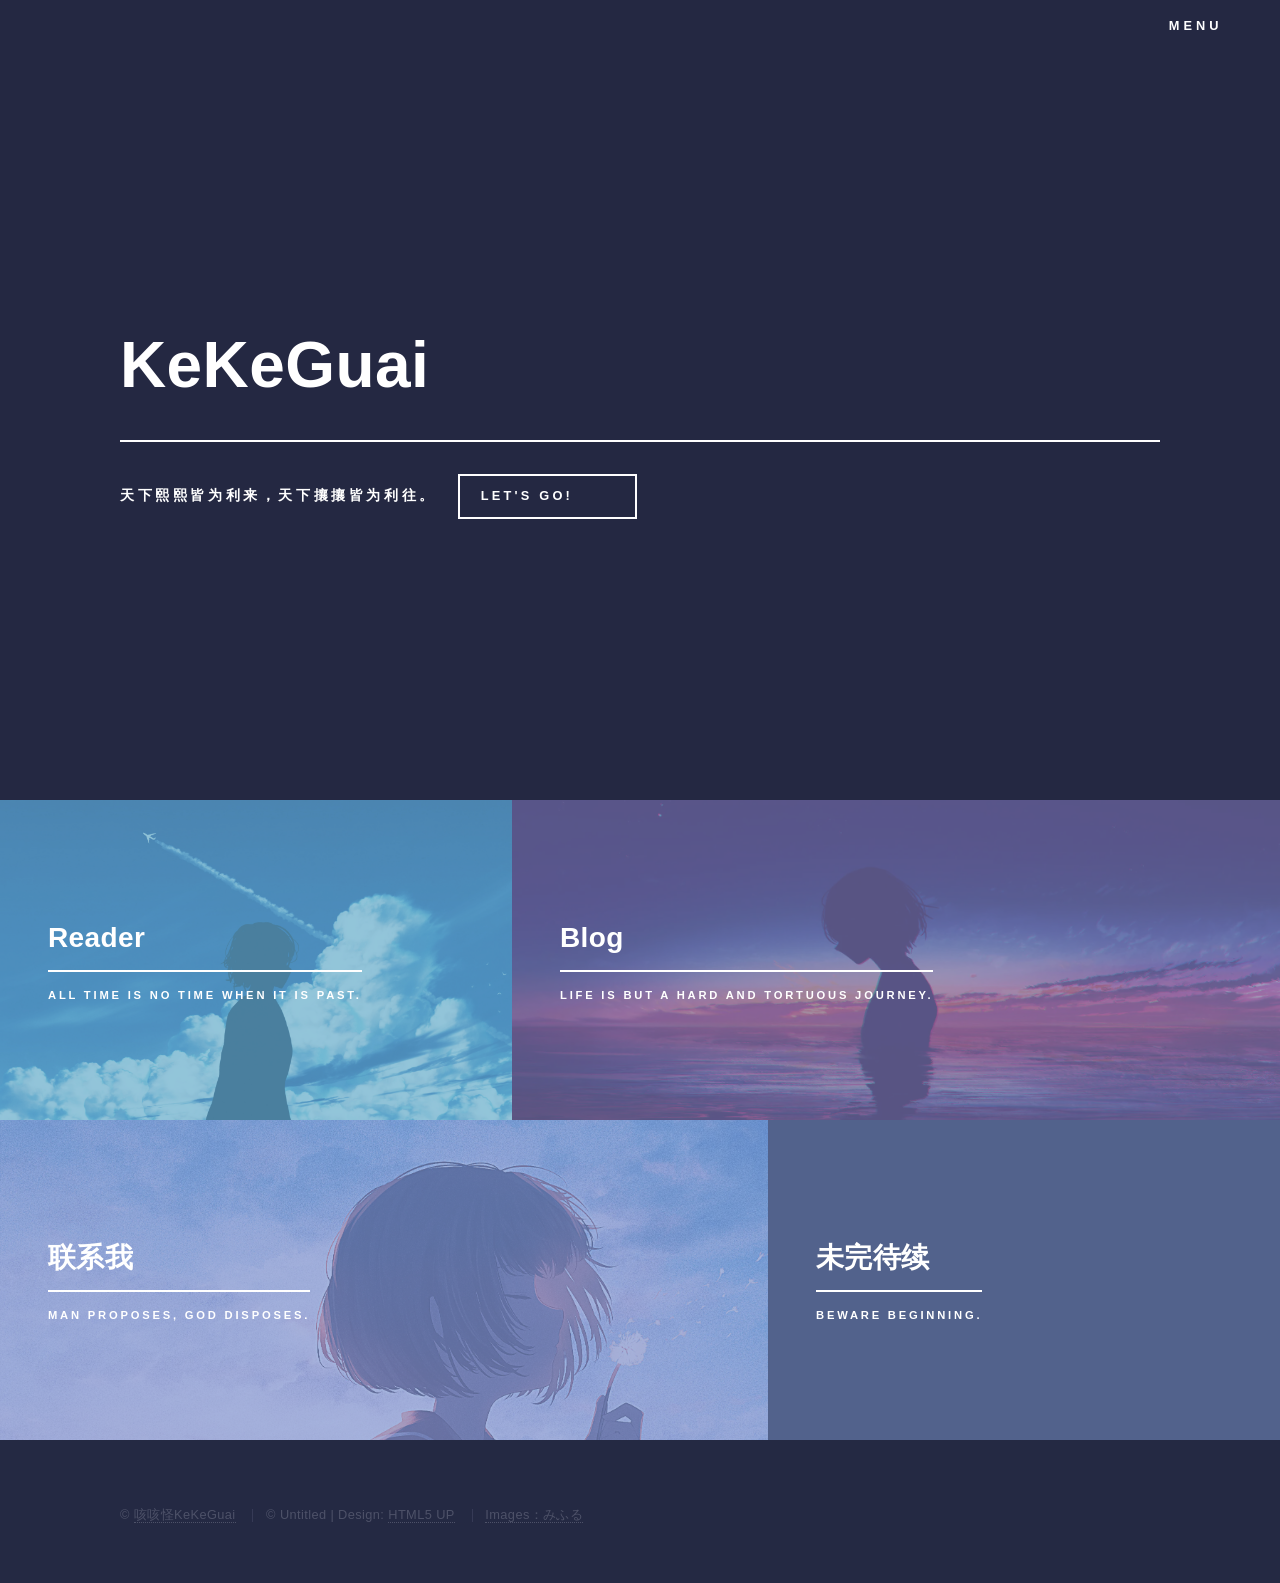
==== index.html @ 29103a83 "Update index.html" ====
<!DOCTYPE HTML>
<!--
	Forty by HTML5 UP
	html5up.net | @ajlkn
	Free for personal and commercial use under the CCA 3.0 license (html5up.net/license)
-->
<html>
	<head>
		<title>咳咳怪的主页</title>
		<meta charset="utf-8" />
		<meta name="viewport" content="width=device-width, initial-scale=1, user-scalable=no" />
		<link rel="stylesheet" href="assets/css/main.css" />
		<noscript><link rel="stylesheet" href="assets/css/noscript.css" /></noscript>
		<link rel="shortcut icon" href="./images/favicon.png">
		
	</head>
	<body class="is-preload">
		<!-- Wrapper -->
			<div id="wrapper">
			    <!-- Header -->
		<header id="header" class="alt">
			<nav>
				<a href="#menu">Menu</a>
			</nav>
		</header>
		<!-- Menu -->
		<nav id="menu">
			<ul class="links">
				<li><a href="index.html">首页</a></li>
				<li><a href="https://yorg.top/">Blog</a></li>
				<li><a href="https://unlock.007.al/">Unlock-Music</a></li>
				<li><a href="https://od.007.al/">Alist</a></li>
				<li><a href="https://zlib.007.al/">Book Searcher</a></li>
				<li><a href="https://yorg.top/about/">About ME</a></li>
			</ul>
		</nav>
				<!-- Banner -->
					<section id="banner" class="major">
						<div class="inner">
							<header class="major">
								<h1>KeKeGuai</h1>
							</header>
							<div class="content">
								<p>天下熙熙皆为利来，天下攘攘皆为利往。</p>
								<ul class="actions">
									<li><a href="#one" class="button next scrolly">LET'S GO!</a></li>
								</ul>
							</div>
						</div>
					</section>

				<!-- Main -->
					<div id="main">

						<!-- One -->
							<section id="one" class="tiles">
								<article>
									<span class="image">
										<img src="./images/bg_2.jpg" alt="" />
									</span>
									<header class="major">
										<h3><a href="https://333361.xyz/" class="link">Reader</a></h3>
										<p>All time is no time when it is past.</p>
									</header>
								</article>
								<article>
									<span class="image">
										<img src="./images/bg_3.jpg" alt="" />
									</span>
									<header class="major">
										<h3><a href="https://yorg.top/" class="link">Blog</a></h3>
										<p>Life is but a hard and tortuous journey.</p>
									</header>
								</article>
								<article>
									<span class="image">
										<img src="./images/bg_5.jpg" alt="" />
									</span>
									<header class="major">
										<h3><a href="mailto:admin@007.al" class="link">联系我</a></h3>
										<p>Man proposes, God disposes.</p>
									</header>
								</article>
								<article>
									<span class="image">
										<img src="./images/bg_3.png" alt="" />
									</span>
									<header class="major">
										<h3><a href="" class="link">未完待续</a></h3>
										<p>Beware beginning.</p>
									</header>
								</article>
							</section>

					</div>
				<!-- Footer -->
					<footer id="footer">
						<div class="inner">
							<ul class="copyright">
								<li>&copy; <a href="https://yorg.top/">咳咳怪KeKeGuai</a></li>
								<li>&copy; Untitled | Design: <a href="https://html5up.net">HTML5 UP</a></li>
								<li><a href="https://www.pixiv.net/users/488766/">Images：みふる</a></li>
							</ul>
						</div>
					</footer>

			</div>

		<!-- Scripts -->
			<script src="https://js.007.al/npm/jquery@3.6.0/dist/jquery.min.js"></script>
			<script src="assets/js/jquery.scrolly.min.js"></script>
        	<script src="assets/js/jquery.scrollex.min.js"></script>
	        <script src="assets/js/browser.min.js"></script>
	        <script src="assets/js/breakpoints.min.js"></script>
	        <script src="assets/js/util.js"></script>
	        <script src="assets/js/main.js"></script>

	</body>
</html>
---- assets/css/main.css ----
html,body,div,span,applet,object,iframe,h1,h2,h3,h4,h5,h6,p,blockquote,pre,a,abbr,acronym,address,big,cite,code,del,dfn,em,img,ins,kbd,q,s,samp,small,strike,strong,sub,sup,tt,var,b,u,i,center,dl,dt,dd,ol,ul,li,fieldset,form,label,legend,table,caption,tbody,tfoot,thead,tr,th,td,article,aside,canvas,details,embed,figure,figcaption,footer,header,hgroup,menu,nav,output,ruby,section,summary,time,mark,audio,video{margin:0;padding:0;border:0;font-size:100%;font:inherit;vertical-align:baseline}article,aside,details,figcaption,figure,footer,header,hgroup,menu,nav,section{display:block}body{line-height:1}ol,ul{list-style:none}blockquote,q{quotes:none}blockquote:before,blockquote:after,q:before,q:after{content:'';content:none}table{border-collapse:collapse;border-spacing:0}body{-webkit-text-size-adjust:none}mark{background-color:transparent;color:inherit}input::-moz-focus-inner{border:0;padding:0}input,select,textarea{-moz-appearance:none;-webkit-appearance:none;-ms-appearance:none;appearance:none}@-ms-viewport{width:device-width}body{-ms-overflow-style:scrollbar}@media screen and (max-width:480px){html,body{min-width:320px}}html{box-sizing:border-box}*,*:before,*:after{box-sizing:inherit}body{background:#242943}body.is-preload *,body.is-preload *:before,body.is-preload *:after{-moz-animation:none!important;-webkit-animation:none!important;-ms-animation:none!important;animation:none!important;-moz-transition:none!important;-webkit-transition:none!important;-ms-transition:none!important;transition:none!important}body,input,select,textarea{color:#fff;font-family:"Source Sans Pro",Helvetica,sans-serif;font-size:17pt;font-weight:300;letter-spacing:.025em;line-height:1.65}@media screen and (max-width:1680px){body,input,select,textarea{font-size:14pt}}@media screen and (max-width:1280px){body,input,select,textarea{font-size:12pt}}@media screen and (max-width:360px){body,input,select,textarea{font-size:11pt}}a{-moz-transition:color .2s ease-in-out,border-bottom-color .2s ease-in-out;-webkit-transition:color .2s ease-in-out,border-bottom-color .2s ease-in-out;-ms-transition:color .2s ease-in-out,border-bottom-color .2s ease-in-out;transition:color .2s ease-in-out,border-bottom-color .2s ease-in-out;border-bottom:dotted 1px;color:inherit;text-decoration:none}a:hover{border-bottom-color:transparent;color:#9bf1ff!important}a:active{color:#53e3fb!important}strong,b{color:#fff;font-weight:600}em,i{font-style:italic}p{margin:0 0 2em 0}h1,h2,h3,h4,h5,h6{color:#fff;font-weight:600;line-height:1.65;margin:0 0 1em 0}h1 a,h2 a,h3 a,h4 a,h5 a,h6 a{color:inherit;border-bottom:0}h1{font-size:2.5em}h2{font-size:1.75em}h3{font-size:1.35em}h4{font-size:1.1em}h5{font-size:.9em}h6{font-size:.7em}@media screen and (max-width:736px){h1{font-size:2em}h2{font-size:1.5em}h3{font-size:1.25em}}sub{font-size:.8em;position:relative;top:.5em}sup{font-size:.8em;position:relative;top:-0.5em}blockquote{border-left:solid 4px rgba(212,212,255,0.1);font-style:italic;margin:0 0 2em 0;padding:.5em 0 .5em 2em}code{background:rgba(212,212,255,0.035);font-family:"Courier New",monospace;font-size:.9em;margin:0 .25em;padding:.25em .65em}pre{-webkit-overflow-scrolling:touch;font-family:"Courier New",monospace;font-size:.9em;margin:0 0 2em 0}pre code{display:block;line-height:1.75;padding:1em 1.5em;overflow-x:auto}hr{border:0;border-bottom:solid 1px rgba(212,212,255,0.1);margin:2em 0}hr.major{margin:3em 0}.align-left{text-align:left}.align-center{text-align:center}.align-right{text-align:right}.row{display:flex;flex-wrap:wrap;box-sizing:border-box;align-items:stretch}.row>*{box-sizing:border-box}.row.gtr-uniform>*>:last-child{margin-bottom:0}.row.aln-left{justify-content:flex-start}.row.aln-center{justify-content:center}.row.aln-right{justify-content:flex-end}.row.aln-top{align-items:flex-start}.row.aln-middle{align-items:center}.row.aln-bottom{align-items:flex-end}.row>.imp{order:-1}.row>.col-1{width:8.33333%}.row>.off-1{margin-left:8.33333%}.row>.col-2{width:16.66667%}.row>.off-2{margin-left:16.66667%}.row>.col-3{width:25%}.row>.off-3{margin-left:25%}.row>.col-4{width:33.33333%}.row>.off-4{margin-left:33.33333%}.row>.col-5{width:41.66667%}.row>.off-5{margin-left:41.66667%}.row>.col-6{width:50%}.row>.off-6{margin-left:50%}.row>.col-7{width:58.33333%}.row>.off-7{margin-left:58.33333%}.row>.col-8{width:66.66667%}.row>.off-8{margin-left:66.66667%}.row>.col-9{width:75%}.row>.off-9{margin-left:75%}.row>.col-10{width:83.33333%}.row>.off-10{margin-left:83.33333%}.row>.col-11{width:91.66667%}.row>.off-11{margin-left:91.66667%}.row>.col-12{width:100%}.row>.off-12{margin-left:100%}.row.gtr-0{margin-top:0;margin-left:0}.row.gtr-0>*{padding:0}.row.gtr-0.gtr-uniform{margin-top:0}.row.gtr-0.gtr-uniform>*{padding-top:0}.row.gtr-25{margin-top:0;margin-left:-0.5em}.row.gtr-25>*{padding:0 0 0 .5em}.row.gtr-25.gtr-uniform{margin-top:-0.5em}
.row.gtr-25.gtr-uniform>*{padding-top:.5em}.row.gtr-50{margin-top:0;margin-left:-1em}.row.gtr-50>*{padding:0 0 0 1em}.row.gtr-50.gtr-uniform{margin-top:-1em}.row.gtr-50.gtr-uniform>*{padding-top:1em}.row{margin-top:0;margin-left:-2em}.row>*{padding:0 0 0 2em}.row.gtr-uniform{margin-top:-2em}.row.gtr-uniform>*{padding-top:2em}.row.gtr-150{margin-top:0;margin-left:-3em}.row.gtr-150>*{padding:0 0 0 3em}.row.gtr-150.gtr-uniform{margin-top:-3em}.row.gtr-150.gtr-uniform>*{padding-top:3em}.row.gtr-200{margin-top:0;margin-left:-4em}.row.gtr-200>*{padding:0 0 0 4em}.row.gtr-200.gtr-uniform{margin-top:-4em}.row.gtr-200.gtr-uniform>*{padding-top:4em}@media screen and (max-width:1680px){.row{display:flex;flex-wrap:wrap;box-sizing:border-box;align-items:stretch}.row>*{box-sizing:border-box}.row.gtr-uniform>*>:last-child{margin-bottom:0}.row.aln-left{justify-content:flex-start}.row.aln-center{justify-content:center}.row.aln-right{justify-content:flex-end}.row.aln-top{align-items:flex-start}.row.aln-middle{align-items:center}.row.aln-bottom{align-items:flex-end}.row>.imp-xlarge{order:-1}.row>.col-1-xlarge{width:8.33333%}.row>.off-1-xlarge{margin-left:8.33333%}.row>.col-2-xlarge{width:16.66667%}.row>.off-2-xlarge{margin-left:16.66667%}.row>.col-3-xlarge{width:25%}.row>.off-3-xlarge{margin-left:25%}.row>.col-4-xlarge{width:33.33333%}.row>.off-4-xlarge{margin-left:33.33333%}.row>.col-5-xlarge{width:41.66667%}.row>.off-5-xlarge{margin-left:41.66667%}.row>.col-6-xlarge{width:50%}.row>.off-6-xlarge{margin-left:50%}.row>.col-7-xlarge{width:58.33333%}.row>.off-7-xlarge{margin-left:58.33333%}.row>.col-8-xlarge{width:66.66667%}.row>.off-8-xlarge{margin-left:66.66667%}.row>.col-9-xlarge{width:75%}.row>.off-9-xlarge{margin-left:75%}.row>.col-10-xlarge{width:83.33333%}.row>.off-10-xlarge{margin-left:83.33333%}.row>.col-11-xlarge{width:91.66667%}.row>.off-11-xlarge{margin-left:91.66667%}.row>.col-12-xlarge{width:100%}.row>.off-12-xlarge{margin-left:100%}.row.gtr-0{margin-top:0;margin-left:0}.row.gtr-0>*{padding:0}.row.gtr-0.gtr-uniform{margin-top:0}.row.gtr-0.gtr-uniform>*{padding-top:0}.row.gtr-25{margin-top:0;margin-left:-0.5em}.row.gtr-25>*{padding:0 0 0 .5em}.row.gtr-25.gtr-uniform{margin-top:-0.5em}.row.gtr-25.gtr-uniform>*{padding-top:.5em}.row.gtr-50{margin-top:0;margin-left:-1em}.row.gtr-50>*{padding:0 0 0 1em}.row.gtr-50.gtr-uniform{margin-top:-1em}.row.gtr-50.gtr-uniform>*{padding-top:1em}.row{margin-top:0;margin-left:-2em}.row>*{padding:0 0 0 2em}.row.gtr-uniform{margin-top:-2em}.row.gtr-uniform>*{padding-top:2em}.row.gtr-150{margin-top:0;margin-left:-3em}.row.gtr-150>*{padding:0 0 0 3em}.row.gtr-150.gtr-uniform{margin-top:-3em}.row.gtr-150.gtr-uniform>*{padding-top:3em}.row.gtr-200{margin-top:0;margin-left:-4em}.row.gtr-200>*{padding:0 0 0 4em}.row.gtr-200.gtr-uniform{margin-top:-4em}.row.gtr-200.gtr-uniform>*{padding-top:4em}}@media screen and (max-width:1280px){.row{display:flex;flex-wrap:wrap;box-sizing:border-box;align-items:stretch}.row>*{box-sizing:border-box}.row.gtr-uniform>*>:last-child{margin-bottom:0}.row.aln-left{justify-content:flex-start}.row.aln-center{justify-content:center}.row.aln-right{justify-content:flex-end}.row.aln-top{align-items:flex-start}.row.aln-middle{align-items:center}.row.aln-bottom{align-items:flex-end}.row>.imp-large{order:-1}.row>.col-1-large{width:8.33333%}.row>.off-1-large{margin-left:8.33333%}.row>.col-2-large{width:16.66667%}.row>.off-2-large{margin-left:16.66667%}.row>.col-3-large{width:25%}.row>.off-3-large{margin-left:25%}.row>.col-4-large{width:33.33333%}.row>.off-4-large{margin-left:33.33333%}.row>.col-5-large{width:41.66667%}.row>.off-5-large{margin-left:41.66667%}.row>.col-6-large{width:50%}.row>.off-6-large{margin-left:50%}.row>.col-7-large{width:58.33333%}.row>.off-7-large{margin-left:58.33333%}.row>.col-8-large{width:66.66667%}.row>.off-8-large{margin-left:66.66667%}.row>.col-9-large{width:75%}.row>.off-9-large{margin-left:75%}.row>.col-10-large{width:83.33333%}.row>.off-10-large{margin-left:83.33333%}.row>.col-11-large{width:91.66667%}.row>.off-11-large{margin-left:91.66667%}.row>.col-12-large{width:100%}.row>.off-12-large{margin-left:100%}.row.gtr-0{margin-top:0;margin-left:0}.row.gtr-0>*{padding:0}.row.gtr-0.gtr-uniform{margin-top:0}.row.gtr-0.gtr-uniform>*{padding-top:0}.row.gtr-25{margin-top:0;margin-left:-0.375em}.row.gtr-25>*{padding:0 0 0 .375em}.row.gtr-25.gtr-uniform{margin-top:-0.375em}.row.gtr-25.gtr-uniform>*{padding-top:.375em}.row.gtr-50{margin-top:0;margin-left:-0.75em}.row.gtr-50>*{padding:0 0 0 .75em}.row.gtr-50.gtr-uniform{margin-top:-0.75em}.row.gtr-50.gtr-uniform>*{padding-top:.75em}.row{margin-top:0;margin-left:-1.5em}.row>*{padding:0 0 0 1.5em}.row.gtr-uniform{margin-top:-1.5em}.row.gtr-uniform>*{padding-top:1.5em}.row.gtr-150{margin-top:0;margin-left:-2.25em}.row.gtr-150>*{padding:0 0 0 2.25em}.row.gtr-150.gtr-uniform{margin-top:-2.25em}.row.gtr-150.gtr-uniform>*{padding-top:2.25em}.row.gtr-200{margin-top:0;margin-left:-3em}.row.gtr-200>*{padding:0 0 0 3em}
.row.gtr-200.gtr-uniform{margin-top:-3em}.row.gtr-200.gtr-uniform>*{padding-top:3em}}@media screen and (max-width:980px){.row{display:flex;flex-wrap:wrap;box-sizing:border-box;align-items:stretch}.row>*{box-sizing:border-box}.row.gtr-uniform>*>:last-child{margin-bottom:0}.row.aln-left{justify-content:flex-start}.row.aln-center{justify-content:center}.row.aln-right{justify-content:flex-end}.row.aln-top{align-items:flex-start}.row.aln-middle{align-items:center}.row.aln-bottom{align-items:flex-end}.row>.imp-medium{order:-1}.row>.col-1-medium{width:8.33333%}.row>.off-1-medium{margin-left:8.33333%}.row>.col-2-medium{width:16.66667%}.row>.off-2-medium{margin-left:16.66667%}.row>.col-3-medium{width:25%}.row>.off-3-medium{margin-left:25%}.row>.col-4-medium{width:33.33333%}.row>.off-4-medium{margin-left:33.33333%}.row>.col-5-medium{width:41.66667%}.row>.off-5-medium{margin-left:41.66667%}.row>.col-6-medium{width:50%}.row>.off-6-medium{margin-left:50%}.row>.col-7-medium{width:58.33333%}.row>.off-7-medium{margin-left:58.33333%}.row>.col-8-medium{width:66.66667%}.row>.off-8-medium{margin-left:66.66667%}.row>.col-9-medium{width:75%}.row>.off-9-medium{margin-left:75%}.row>.col-10-medium{width:83.33333%}.row>.off-10-medium{margin-left:83.33333%}.row>.col-11-medium{width:91.66667%}.row>.off-11-medium{margin-left:91.66667%}.row>.col-12-medium{width:100%}.row>.off-12-medium{margin-left:100%}.row.gtr-0{margin-top:0;margin-left:0}.row.gtr-0>*{padding:0}.row.gtr-0.gtr-uniform{margin-top:0}.row.gtr-0.gtr-uniform>*{padding-top:0}.row.gtr-25{margin-top:0;margin-left:-0.375em}.row.gtr-25>*{padding:0 0 0 .375em}.row.gtr-25.gtr-uniform{margin-top:-0.375em}.row.gtr-25.gtr-uniform>*{padding-top:.375em}.row.gtr-50{margin-top:0;margin-left:-0.75em}.row.gtr-50>*{padding:0 0 0 .75em}.row.gtr-50.gtr-uniform{margin-top:-0.75em}.row.gtr-50.gtr-uniform>*{padding-top:.75em}.row{margin-top:0;margin-left:-1.5em}.row>*{padding:0 0 0 1.5em}.row.gtr-uniform{margin-top:-1.5em}.row.gtr-uniform>*{padding-top:1.5em}.row.gtr-150{margin-top:0;margin-left:-2.25em}.row.gtr-150>*{padding:0 0 0 2.25em}.row.gtr-150.gtr-uniform{margin-top:-2.25em}.row.gtr-150.gtr-uniform>*{padding-top:2.25em}.row.gtr-200{margin-top:0;margin-left:-3em}.row.gtr-200>*{padding:0 0 0 3em}.row.gtr-200.gtr-uniform{margin-top:-3em}.row.gtr-200.gtr-uniform>*{padding-top:3em}}@media screen and (max-width:736px){.row{display:flex;flex-wrap:wrap;box-sizing:border-box;align-items:stretch}.row>*{box-sizing:border-box}.row.gtr-uniform>*>:last-child{margin-bottom:0}.row.aln-left{justify-content:flex-start}.row.aln-center{justify-content:center}.row.aln-right{justify-content:flex-end}.row.aln-top{align-items:flex-start}.row.aln-middle{align-items:center}.row.aln-bottom{align-items:flex-end}.row>.imp-small{order:-1}.row>.col-1-small{width:8.33333%}.row>.off-1-small{margin-left:8.33333%}.row>.col-2-small{width:16.66667%}.row>.off-2-small{margin-left:16.66667%}.row>.col-3-small{width:25%}.row>.off-3-small{margin-left:25%}.row>.col-4-small{width:33.33333%}.row>.off-4-small{margin-left:33.33333%}.row>.col-5-small{width:41.66667%}.row>.off-5-small{margin-left:41.66667%}.row>.col-6-small{width:50%}.row>.off-6-small{margin-left:50%}.row>.col-7-small{width:58.33333%}.row>.off-7-small{margin-left:58.33333%}.row>.col-8-small{width:66.66667%}.row>.off-8-small{margin-left:66.66667%}.row>.col-9-small{width:75%}.row>.off-9-small{margin-left:75%}.row>.col-10-small{width:83.33333%}.row>.off-10-small{margin-left:83.33333%}.row>.col-11-small{width:91.66667%}.row>.off-11-small{margin-left:91.66667%}.row>.col-12-small{width:100%}.row>.off-12-small{margin-left:100%}.row.gtr-0{margin-top:0;margin-left:0}.row.gtr-0>*{padding:0}.row.gtr-0.gtr-uniform{margin-top:0}.row.gtr-0.gtr-uniform>*{padding-top:0}.row.gtr-25{margin-top:0;margin-left:-0.3125em}.row.gtr-25>*{padding:0 0 0 .3125em}.row.gtr-25.gtr-uniform{margin-top:-0.3125em}.row.gtr-25.gtr-uniform>*{padding-top:.3125em}.row.gtr-50{margin-top:0;margin-left:-0.625em}.row.gtr-50>*{padding:0 0 0 .625em}.row.gtr-50.gtr-uniform{margin-top:-0.625em}.row.gtr-50.gtr-uniform>*{padding-top:.625em}.row{margin-top:0;margin-left:-1.25em}.row>*{padding:0 0 0 1.25em}.row.gtr-uniform{margin-top:-1.25em}.row.gtr-uniform>*{padding-top:1.25em}.row.gtr-150{margin-top:0;margin-left:-1.875em}.row.gtr-150>*{padding:0 0 0 1.875em}.row.gtr-150.gtr-uniform{margin-top:-1.875em}.row.gtr-150.gtr-uniform>*{padding-top:1.875em}.row.gtr-200{margin-top:0;margin-left:-2.5em}.row.gtr-200>*{padding:0 0 0 2.5em}.row.gtr-200.gtr-uniform{margin-top:-2.5em}.row.gtr-200.gtr-uniform>*{padding-top:2.5em}}@media screen and (max-width:480px){.row{display:flex;flex-wrap:wrap;box-sizing:border-box;align-items:stretch}.row>*{box-sizing:border-box}.row.gtr-uniform>*>:last-child{margin-bottom:0}.row.aln-left{justify-content:flex-start}.row.aln-center{justify-content:center}.row.aln-right{justify-content:flex-end}.row.aln-top{align-items:flex-start}.row.aln-middle{align-items:center}.row.aln-bottom{align-items:flex-end}
.row>.imp-xsmall{order:-1}.row>.col-1-xsmall{width:8.33333%}.row>.off-1-xsmall{margin-left:8.33333%}.row>.col-2-xsmall{width:16.66667%}.row>.off-2-xsmall{margin-left:16.66667%}.row>.col-3-xsmall{width:25%}.row>.off-3-xsmall{margin-left:25%}.row>.col-4-xsmall{width:33.33333%}.row>.off-4-xsmall{margin-left:33.33333%}.row>.col-5-xsmall{width:41.66667%}.row>.off-5-xsmall{margin-left:41.66667%}.row>.col-6-xsmall{width:50%}.row>.off-6-xsmall{margin-left:50%}.row>.col-7-xsmall{width:58.33333%}.row>.off-7-xsmall{margin-left:58.33333%}.row>.col-8-xsmall{width:66.66667%}.row>.off-8-xsmall{margin-left:66.66667%}.row>.col-9-xsmall{width:75%}.row>.off-9-xsmall{margin-left:75%}.row>.col-10-xsmall{width:83.33333%}.row>.off-10-xsmall{margin-left:83.33333%}.row>.col-11-xsmall{width:91.66667%}.row>.off-11-xsmall{margin-left:91.66667%}.row>.col-12-xsmall{width:100%}.row>.off-12-xsmall{margin-left:100%}.row.gtr-0{margin-top:0;margin-left:0}.row.gtr-0>*{padding:0}.row.gtr-0.gtr-uniform{margin-top:0}.row.gtr-0.gtr-uniform>*{padding-top:0}.row.gtr-25{margin-top:0;margin-left:-0.3125em}.row.gtr-25>*{padding:0 0 0 .3125em}.row.gtr-25.gtr-uniform{margin-top:-0.3125em}.row.gtr-25.gtr-uniform>*{padding-top:.3125em}.row.gtr-50{margin-top:0;margin-left:-0.625em}.row.gtr-50>*{padding:0 0 0 .625em}.row.gtr-50.gtr-uniform{margin-top:-0.625em}.row.gtr-50.gtr-uniform>*{padding-top:.625em}.row{margin-top:0;margin-left:-1.25em}.row>*{padding:0 0 0 1.25em}.row.gtr-uniform{margin-top:-1.25em}.row.gtr-uniform>*{padding-top:1.25em}.row.gtr-150{margin-top:0;margin-left:-1.875em}.row.gtr-150>*{padding:0 0 0 1.875em}.row.gtr-150.gtr-uniform{margin-top:-1.875em}.row.gtr-150.gtr-uniform>*{padding-top:1.875em}.row.gtr-200{margin-top:0;margin-left:-2.5em}.row.gtr-200>*{padding:0 0 0 2.5em}.row.gtr-200.gtr-uniform{margin-top:-2.5em}.row.gtr-200.gtr-uniform>*{padding-top:2.5em}}section.special,article.special{text-align:center}header.major{width:-moz-max-content;width:-webkit-max-content;width:-ms-max-content;width:max-content;margin-bottom:2em}header.major>:first-child{margin-bottom:0;width:calc(100%+0.5em)}header.major>:first-child:after{content:'';background-color:#fff;display:block;height:2px;margin:.325em 0 .5em 0;width:100%}header.major>p{font-size:.7em;font-weight:600;letter-spacing:.25em;margin-bottom:0;text-transform:uppercase}body.is-ie header.major>:first-child:after{max-width:9em}body.is-ie header.major>h1:after{max-width:100%!important}@media screen and (max-width:736px){header.major>p br{display:none}}form{margin:0 0 2em 0}form>:last-child{margin-bottom:0}form>.fields{display:-moz-flex;display:-webkit-flex;display:-ms-flex;display:flex;-moz-flex-wrap:wrap;-webkit-flex-wrap:wrap;-ms-flex-wrap:wrap;flex-wrap:wrap;width:calc(100%+3em);margin:-1.5em 0 2em -1.5em}form>.fields>.field{-moz-flex-grow:0;-webkit-flex-grow:0;-ms-flex-grow:0;flex-grow:0;-moz-flex-shrink:0;-webkit-flex-shrink:0;-ms-flex-shrink:0;flex-shrink:0;padding:1.5em 0 0 1.5em;width:calc(100% - 1.5em)}form>.fields>.field.half{width:calc(50% - .75em)}form>.fields>.field.third{width:calc(100%/3 - .5em)}form>.fields>.field.quarter{width:calc(25% - .375em)}@media screen and (max-width:480px){form>.fields{width:calc(100%+3em);margin:-1.5em 0 2em -1.5em}form>.fields>.field{padding:1.5em 0 0 1.5em;width:calc(100% - 1.5em)}form>.fields>.field.half{width:calc(100% - 1.5em)}form>.fields>.field.third{width:calc(100% - 1.5em)}form>.fields>.field.quarter{width:calc(100% - 1.5em)}}label{color:#fff;display:block;font-size:.8em;font-weight:600;letter-spacing:.25em;margin:0 0 1em 0;text-transform:uppercase}input[type="text"],input[type="password"],input[type="email"],input[type="tel"],input[type="search"],input[type="url"],select,textarea{-moz-appearance:none;-webkit-appearance:none;-ms-appearance:none;appearance:none;background:rgba(212,212,255,0.035);border:0;border-radius:0;color:inherit;display:block;outline:0;padding:0 1em;text-decoration:none;width:100%}input[type="text"]:invalid,input[type="password"]:invalid,input[type="email"]:invalid,input[type="tel"]:invalid,input[type="search"]:invalid,input[type="url"]:invalid,select:invalid,textarea:invalid{box-shadow:none}input[type="text"]:focus,input[type="password"]:focus,input[type="email"]:focus,input[type="tel"]:focus,input[type="search"]:focus,input[type="url"]:focus,select:focus,textarea:focus{border-color:#9bf1ff;box-shadow:0 0 0 2px #9bf1ff}select{background-image:url("data:image/svg+xml;charset=utf8,%3Csvgxmlns='http://www.w3.org/2000/svg'width='40'height='40'preserveAspectRatio='none'viewBox='004040'%3E%3Cpathd='M9.4,12.3l10.4,10.4l10.4-10.4c0.2-0.2,0.5-0.4,0.9-0.4c0.3,0,0.6,0.1,0.9,0.4l3.3,3.3c0.2,0.2,0.4,0.5,0.4,0.9c0,0.4-0.1,0.6-0.4,0.9L20.7,31.9c-0.2,0.2-0.5,0.4-0.9,0.4c-0.3,0-0.6-0.1-0.9-0.4L4.3,17.3c-0.2-0.2-0.4-0.5-0.4-0.9c0-0.4,0.1-0.6,0.4-0.9l3.3-3.3c0.2-0.2,0.5-0.4,0.9-0.4S9.1,12.1,9.4,12.3z'fill='rgba(212,212,255,0.1)'/%3E%3C/svg%3E");background-size:1.25rem;background-repeat:no-repeat;background-position:calc(100% - 1rem) center;height:2.75em;padding-right:2.75em;text-overflow:ellipsis}
select option{color:#fff;background:#242943}select:focus::-ms-value{background-color:transparent}select::-ms-expand{display:none}input[type="text"],input[type="password"],input[type="email"],input[type="tel"],input[type="search"],input[type="url"],select{height:2.75em}textarea{padding:.75em 1em}input[type="checkbox"],input[type="radio"]{-moz-appearance:none;-webkit-appearance:none;-ms-appearance:none;appearance:none;display:block;float:left;margin-right:-2em;opacity:0;width:1em;z-index:-1}input[type="checkbox"]+label,input[type="radio"]+label{text-decoration:none;color:#fff;cursor:pointer;display:inline-block;font-weight:300;padding-left:2.65em;padding-right:.75em;position:relative}input[type="checkbox"]+label:before,input[type="radio"]+label:before{-moz-osx-font-smoothing:grayscale;-webkit-font-smoothing:antialiased;display:inline-block;font-style:normal;font-variant:normal;text-rendering:auto;line-height:1;text-transform:none!important;font-family:'Font Awesome 5 Free';font-weight:900}input[type="checkbox"]+label:before,input[type="radio"]+label:before{background:rgba(212,212,255,0.035);content:'';display:inline-block;font-size:.8em;height:2.0625em;left:0;letter-spacing:0;line-height:2.0625em;position:absolute;text-align:center;top:0;width:2.0625em}input[type="checkbox"]:checked+label:before,input[type="radio"]:checked+label:before{background:#fff;border-color:#9bf1ff;content:'\f00c';color:#242943}input[type="checkbox"]:focus+label:before,input[type="radio"]:focus+label:before{box-shadow:0 0 0 2px #9bf1ff}input[type="radio"]+label:before{border-radius:100%}::-webkit-input-placeholder{color:rgba(244,244,255,0.2)!important;opacity:1.0}:-moz-placeholder{color:rgba(244,244,255,0.2)!important;opacity:1.0}::-moz-placeholder{color:rgba(244,244,255,0.2)!important;opacity:1.0}:-ms-input-placeholder{color:rgba(244,244,255,0.2)!important;opacity:1.0}.box{border:solid 1px rgba(212,212,255,0.1);margin-bottom:2em;padding:1.5em}.box>:last-child,.box>:last-child>:last-child,.box>:last-child>:last-child>:last-child{margin-bottom:0}.box.alt{border:0;border-radius:0;padding:0}.icon{text-decoration:none;border-bottom:0;position:relative}.icon:before{-moz-osx-font-smoothing:grayscale;-webkit-font-smoothing:antialiased;display:inline-block;font-style:normal;font-variant:normal;text-rendering:auto;line-height:1;text-transform:none!important;font-family:'Font Awesome 5 Free';font-weight:400}.icon>.label{display:none}.icon:before{line-height:inherit}.icon.solid:before{font-weight:900}.icon.brands:before{font-family:'Font Awesome 5 Brands'}.icon.alt:before{background-color:#fff;border-radius:100%;color:#242943;display:inline-block;height:2em;line-height:2em;text-align:center;width:2em}a.icon.alt:before{-moz-transition:background-color .2s ease-in-out;-webkit-transition:background-color .2s ease-in-out;-ms-transition:background-color .2s ease-in-out;transition:background-color .2s ease-in-out}a.icon.alt:hover:before{background-color:#6fc3df}a.icon.alt:active:before{background-color:#37a6cb}.image{border:0;display:inline-block;position:relative}.image img{display:block}.image.left,.image.right{max-width:30%}.image.left img,.image.right img{width:100%}.image.left{float:left;margin:0 1.5em 1.25em 0;top:.25em}.image.right{float:right;margin:0 0 1.25em 1.5em;top:.25em}.image.fit{display:block;margin:0 0 2em 0;width:100%}.image.fit img{width:100%}.image.main{display:block;margin:2.5em 0;width:100%}.image.main img{width:100%}@media screen and (max-width:736px){.image.main{margin:1.5em 0}}ol{list-style:decimal;margin:0 0 2em 0;padding-left:1.25em}ol li{padding-left:.25em}ul{list-style:disc;margin:0 0 2em 0;padding-left:1em}ul li{padding-left:.5em}ul.alt{list-style:none;padding-left:0}ul.alt li{border-top:solid 1px rgba(212,212,255,0.1);padding:.5em 0}ul.alt li:first-child{border-top:0;padding-top:0}dl{margin:0 0 2em 0}dl dt{display:block;font-weight:600;margin:0 0 1em 0}dl dd{margin-left:2em}ul.actions{display:-moz-flex;display:-webkit-flex;display:-ms-flex;display:flex;cursor:default;list-style:none;margin-left:-1em;padding-left:0}ul.actions li{padding:0 0 0 1em;vertical-align:middle}ul.actions.special{-moz-justify-content:center;-webkit-justify-content:center;-ms-justify-content:center;justify-content:center;width:100%;margin-left:0}ul.actions.special li:first-child{padding-left:0}ul.actions.stacked{-moz-flex-direction:column;-webkit-flex-direction:column;-ms-flex-direction:column;flex-direction:column;margin-left:0}
ul.actions.stacked li{padding:1.3em 0 0 0}ul.actions.stacked li:first-child{padding-top:0}ul.actions.fit{width:calc(100%+1em)}ul.actions.fit li{-moz-flex-grow:1;-webkit-flex-grow:1;-ms-flex-grow:1;flex-grow:1;-moz-flex-shrink:1;-webkit-flex-shrink:1;-ms-flex-shrink:1;flex-shrink:1;width:100%}ul.actions.fit li>*{width:100%}ul.actions.fit.stacked{width:100%}ul.icons{cursor:default;list-style:none;padding-left:0}ul.icons li{display:inline-block;padding:0 1em 0 0}ul.icons li:last-child{padding-right:0}@media screen and (max-width:736px){ul.icons li{padding:0 .75em 0 0}}ul.pagination{cursor:default;list-style:none;padding-left:0}ul.pagination li{display:inline-block;padding-left:0;vertical-align:middle}ul.pagination li>.page{-moz-transition:background-color .2s ease-in-out,color .2s ease-in-out;-webkit-transition:background-color .2s ease-in-out,color .2s ease-in-out;-ms-transition:background-color .2s ease-in-out,color .2s ease-in-out;transition:background-color .2s ease-in-out,color .2s ease-in-out;border-bottom:0;display:inline-block;font-size:.8em;font-weight:600;height:1.5em;line-height:1.5em;margin:0 .125em;min-width:1.5em;padding:0 .5em;text-align:center}ul.pagination li>.page.active{background-color:#fff;color:#242943}ul.pagination li>.page.active:hover{background-color:#9bf1ff;color:#242943!important}ul.pagination li>.page.active:active{background-color:#53e3fb}ul.pagination li:first-child{padding-right:.75em}ul.pagination li:last-child{padding-left:.75em}@media screen and (max-width:480px){ul.pagination li:nth-child(n+2):nth-last-child(n+2){display:none}ul.pagination li:first-child{padding-right:0}}.table-wrapper{-webkit-overflow-scrolling:touch;overflow-x:auto}table{margin:0 0 2em 0;width:100%}table tbody tr{border:solid 1px rgba(212,212,255,0.1);border-left:0;border-right:0}table tbody tr:nth-child(2n+1){background-color:rgba(212,212,255,0.035)}table td{padding:.75em .75em}table th{color:#fff;font-size:.9em;font-weight:600;padding:0 .75em .75em .75em;text-align:left}table thead{border-bottom:solid 2px rgba(212,212,255,0.1)}table tfoot{border-top:solid 2px rgba(212,212,255,0.1)}table.alt{border-collapse:separate}table.alt tbody tr td{border:solid 1px rgba(212,212,255,0.1);border-left-width:0;border-top-width:0}table.alt tbody tr td:first-child{border-left-width:1px}table.alt tbody tr:first-child td{border-top-width:1px}table.alt thead{border-bottom:0}table.alt tfoot{border-top:0}input[type="submit"],input[type="reset"],input[type="button"],button,.button{-moz-appearance:none;-webkit-appearance:none;-ms-appearance:none;appearance:none;-moz-transition:background-color .2s ease-in-out,box-shadow .2s ease-in-out,color .2s ease-in-out;-webkit-transition:background-color .2s ease-in-out,box-shadow .2s ease-in-out,color .2s ease-in-out;-ms-transition:background-color .2s ease-in-out,box-shadow .2s ease-in-out,color .2s ease-in-out;transition:background-color .2s ease-in-out,box-shadow .2s ease-in-out,color .2s ease-in-out;background-color:transparent;border:0;border-radius:0;box-shadow:inset 0 0 0 2px #fff;color:#fff;cursor:pointer;display:inline-block;font-size:.8em;font-weight:600;height:3.5em;letter-spacing:.25em;line-height:3.5em;padding:0 1.75em;text-align:center;text-decoration:none;text-transform:uppercase;white-space:nowrap}input[type="submit"]:hover,input[type="submit"]:active,input[type="reset"]:hover,input[type="reset"]:active,input[type="button"]:hover,input[type="button"]:active,button:hover,button:active,.button:hover,.button:active{box-shadow:inset 0 0 0 2px #9bf1ff;color:#9bf1ff}input[type="submit"]:active,input[type="reset"]:active,input[type="button"]:active,button:active,.button:active{background-color:rgba(155,241,255,0.1);box-shadow:inset 0 0 0 2px #53e3fb;color:#53e3fb}input[type="submit"].icon:before,input[type="reset"].icon:before,input[type="button"].icon:before,button.icon:before,.button.icon:before{margin-right:.5em}input[type="submit"].fit,input[type="reset"].fit,input[type="button"].fit,button.fit,.button.fit{width:100%}input[type="submit"].small,input[type="reset"].small,input[type="button"].small,button.small,.button.small{font-size:.6em}input[type="submit"].large,input[type="reset"].large,input[type="button"].large,button.large,.button.large{font-size:1.25em;height:3em;line-height:3em}input[type="submit"].next,input[type="reset"].next,input[type="button"].next,button.next,.button.next{padding-right:4.5em;position:relative}
input[type="submit"].next:before,input[type="submit"].next:after,input[type="reset"].next:before,input[type="reset"].next:after,input[type="button"].next:before,input[type="button"].next:after,button.next:before,button.next:after,.button.next:before,.button.next:after{-moz-transition:opacity .2s ease-in-out;-webkit-transition:opacity .2s ease-in-out;-ms-transition:opacity .2s ease-in-out;transition:opacity .2s ease-in-out;background-position:center right;background-repeat:no-repeat;background-size:36px 24px;content:'';display:block;height:100%;position:absolute;right:1.5em;top:0;vertical-align:middle;width:36px}input[type="submit"].next:before,input[type="reset"].next:before,input[type="button"].next:before,button.next:before,.button.next:before{background-image:url("data:image/svg+xml;charset=utf8,%3Csvgxmlns='http://www.w3.org/2000/svg'xmlns:xlink='http://www.w3.org/1999/xlink'width='36px'height='24px'viewBox='003624'zoomAndPan='disable'%3E%3Cstyle%3Eline%7Bstroke:%23ffffff%3Bstroke-width:2px%3B%7D%3C/style%3E%3Clinex1='0'y1='12'x2='34'y2='12'/%3E%3Clinex1='25'y1='4'x2='34'y2='12.5'/%3E%3Clinex1='25'y1='20'x2='34'y2='11.5'/%3E%3C/svg%3E")}input[type="submit"].next:after,input[type="reset"].next:after,input[type="button"].next:after,button.next:after,.button.next:after{background-image:url("data:image/svg+xml;charset=utf8,%3Csvgxmlns='http://www.w3.org/2000/svg'xmlns:xlink='http://www.w3.org/1999/xlink'width='36px'height='24px'viewBox='003624'zoomAndPan='disable'%3E%3Cstyle%3Eline%7Bstroke:%239bf1ff%3Bstroke-width:2px%3B%7D%3C/style%3E%3Clinex1='0'y1='12'x2='34'y2='12'/%3E%3Clinex1='25'y1='4'x2='34'y2='12.5'/%3E%3Clinex1='25'y1='20'x2='34'y2='11.5'/%3E%3C/svg%3E");opacity:0;z-index:1}input[type="submit"].next:hover:after,input[type="submit"].next:active:after,input[type="reset"].next:hover:after,input[type="reset"].next:active:after,input[type="button"].next:hover:after,input[type="button"].next:active:after,button.next:hover:after,button.next:active:after,.button.next:hover:after,.button.next:active:after{opacity:1}@media screen and (max-width:1280px){input[type="submit"].next,input[type="reset"].next,input[type="button"].next,button.next,.button.next{padding-right:5em}}input[type="submit"].primary,input[type="reset"].primary,input[type="button"].primary,button.primary,.button.primary{background-color:#fff;box-shadow:none;color:#242943}input[type="submit"].primary:hover,input[type="submit"].primary:active,input[type="reset"].primary:hover,input[type="reset"].primary:active,input[type="button"].primary:hover,input[type="button"].primary:active,button.primary:hover,button.primary:active,.button.primary:hover,.button.primary:active{background-color:#9bf1ff;color:#242943!important}input[type="submit"].primary:active,input[type="reset"].primary:active,input[type="button"].primary:active,button.primary:active,.button.primary:active{background-color:#53e3fb}input[type="submit"].disabled,input[type="submit"]:disabled,input[type="reset"].disabled,input[type="reset"]:disabled,input[type="button"].disabled,input[type="button"]:disabled,button.disabled,button:disabled,.button.disabled,.button:disabled{pointer-events:none;cursor:default;opacity:.25}.tiles{display:-moz-flex;display:-webkit-flex;display:-ms-flex;display:flex;-moz-flex-wrap:wrap;-webkit-flex-wrap:wrap;-ms-flex-wrap:wrap;flex-wrap:wrap;border-top:0!important}.tiles+*{border-top:0!important}.tiles article{-moz-align-items:center;-webkit-align-items:center;-ms-align-items:center;align-items:center;display:-moz-flex;display:-webkit-flex;display:-ms-flex;display:flex;-moz-transition:-moz-transform .25s ease,opacity .25s ease,-moz-filter 1s ease,-webkit-filter 1s ease;-webkit-transition:-webkit-transform .25s ease,opacity .25s ease,-webkit-filter 1s ease,-webkit-filter 1s ease;-ms-transition:-ms-transform .25s ease,opacity .25s ease,-ms-filter 1s ease,-webkit-filter 1s ease;transition:transform .25s ease,opacity .25s ease,filter 1s ease,-webkit-filter 1s ease;padding:4em 4em 2em 4em;background-position:center;background-repeat:no-repeat;background-size:cover;cursor:default;height:40vh;max-height:40em;min-height:23em;overflow:hidden;position:relative;width:40%}.tiles article .image{display:none}.tiles article header{position:relative;z-index:3}.tiles article h3{font-size:1.75em}.tiles article h3 a:hover{color:inherit!important}.tiles article .link.primary{border:0;height:100%;left:0;position:absolute;top:0;width:100%;z-index:4}.tiles article:before{-moz-transition:opacity .5s ease;-webkit-transition:opacity .5s ease;-ms-transition:opacity .5s ease;transition:opacity .5s ease;bottom:0;content:'';display:block;height:100%;left:0;opacity:.6;position:absolute;width:100%;z-index:2}
.tiles article:after{background-color:rgba(36,41,67,0.25);content:'';display:block;height:100%;left:0;position:absolute;top:0;width:100%;z-index:1}.tiles article:hover:before{opacity:0}.tiles article.is-transitioning{-moz-transform:scale(0.95);-webkit-transform:scale(0.95);-ms-transform:scale(0.95);transform:scale(0.95);-moz-filter:blur(0.5em);-webkit-filter:blur(0.5em);-ms-filter:blur(0.5em);filter:blur(0.5em);opacity:0}.tiles article:nth-child(4n - 1),.tiles article:nth-child(4n - 2){width:60%}.tiles article:nth-child(6n - 5):before{background-color:#6fc3df}.tiles article:nth-child(6n - 4):before{background-color:#8d82c4}.tiles article:nth-child(6n - 3):before{background-color:#8ea9e8}.tiles article:nth-child(6n - 2):before{background-color:#6f85b9}@media screen and (max-width:1280px){.tiles article{padding:4em 3em 2em 3em;height:30vh;max-height:30em;min-height:20em}}@media screen and (max-width:980px){.tiles article{width:50%!important}}@media screen and (max-width:736px){.tiles article{padding:3em 1.5em 1em 1.5em;height:16em;max-height:none;min-height:0}.tiles article h3{font-size:1.5em}}@media screen and (max-width:480px){.tiles{display:block}.tiles article{height:20em;width:100%!important}}.contact-method{margin:0 0 2em 0;padding-left:3.25em;position:relative}.contact-method .icon{left:0;position:absolute;top:0}.contact-method h3{margin:0 0 .5em 0}.spotlights{border-top:0!important}.spotlights+*{border-top:0!important}.spotlights>section{display:-moz-flex;display:-webkit-flex;display:-ms-flex;display:flex;-moz-flex-direction:row;-webkit-flex-direction:row;-ms-flex-direction:row;flex-direction:row;background-color:#2e3450}.spotlights>section>.image{background-position:center center;background-size:cover;border-radius:0;display:block;position:relative;width:30%}.spotlights>section>.image img{border-radius:0;display:block;width:100%}.spotlights>section>.image:before{background:rgba(36,41,67,0.9);content:'';display:block;height:100%;left:0;opacity:0;position:absolute;top:0;width:100%}.spotlights>section>.content{display:-moz-flex;display:-webkit-flex;display:-ms-flex;display:flex;-moz-flex-direction:column;-webkit-flex-direction:column;-ms-flex-direction:column;flex-direction:column;-moz-justify-content:center;-webkit-justify-content:center;-ms-justify-content:center;justify-content:center;-moz-align-items:center;-webkit-align-items:center;-ms-align-items:center;align-items:center;padding:2em 3em .1em 3em;width:70%}.spotlights>section>.content>.inner{margin:0 auto;max-width:100%;width:65em}.spotlights>section:nth-child(2n){-moz-flex-direction:row-reverse;-webkit-flex-direction:row-reverse;-ms-flex-direction:row-reverse;flex-direction:row-reverse;background-color:#333856}.spotlights>section:nth-child(2n)>.content{-moz-align-items:-moz-flex-end;-webkit-align-items:-webkit-flex-end;-ms-align-items:-ms-flex-end;align-items:flex-end}@media screen and (max-width:1680px){.spotlights>section>.image{width:40%}.spotlights>section>.content{width:60%}}@media screen and (max-width:1280px){.spotlights>section>.image{width:45%}.spotlights>section>.content{width:55%}}@media screen and (max-width:980px){.spotlights>section{display:block}.spotlights>section>.image{width:100%}.spotlights>section>.content{padding:4em 3em 2em 3em;width:100%}}@media screen and (max-width:736px){.spotlights>section>.content{padding:3em 1.5em 1em 1.5em}}@-moz-keyframes reveal-header{0%{top:-4em;opacity:0}100%{top:0;opacity:1}}@-webkit-keyframes reveal-header{0%{top:-4em;opacity:0}100%{top:0;opacity:1}}@-ms-keyframes reveal-header{0%{top:-4em;opacity:0}100%{top:0;opacity:1}}@keyframes reveal-header{0%{top:-4em;opacity:0}100%{top:0;opacity:1}}#header{display:-moz-flex;display:-webkit-flex;display:-ms-flex;display:flex;background-color:#2a2f4a;box-shadow:0 0 .25em 0 rgba(0,0,0,0.15);cursor:default;font-weight:600;height:3.25em;left:0;letter-spacing:.25em;line-height:3.25em;margin:0;position:fixed;text-transform:uppercase;top:0;width:100%;z-index:10000}#header .logo{border:0;display:inline-block;font-size:.8em;height:inherit;line-height:inherit;padding:0 1.5em}#header .logo strong{-moz-transition:background-color .2s ease-in-out,color .2s ease-in-out;-webkit-transition:background-color .2s ease-in-out,color .2s ease-in-out;-ms-transition:background-color .2s ease-in-out,color .2s ease-in-out;transition:background-color .2s ease-in-out,color .2s ease-in-out;background-color:#fff;color:#242943;display:inline-block;line-height:1.65em;margin-right:.325em;padding:0 .125em 0 .375em}#header .logo:hover strong{background-color:#9bf1ff}#header .logo:active strong{background-color:#53e3fb}#header nav{display:-moz-flex;display:-webkit-flex;display:-ms-flex;display:flex;-moz-justify-content:-moz-flex-end;-webkit-justify-content:-webkit-flex-end;-ms-justify-content:-ms-flex-end;justify-content:flex-end;-moz-flex-grow:1;-webkit-flex-grow:1;-ms-flex-grow:1;flex-grow:1;height:inherit;line-height:inherit}
#header nav a{border:0;display:block;font-size:.8em;height:inherit;line-height:inherit;padding:0 .75em;position:relative;vertical-align:middle}#header nav a:last-child{padding-right:1.5em}#header nav a[href="#menu"]{padding-right:3.325em!important}#header nav a[href="#menu"]:before,#header nav a[href="#menu"]:after{background-image:url("data:image/svg+xml;charset=utf8,%3Csvgxmlns='http://www.w3.org/2000/svg'width='24'height='32'viewBox='002432'preserveAspectRatio='none'%3E%3Cstyle%3Eline%7Bstroke-width:2px%3Bstroke:%23ffffff%3B%7D%3C/style%3E%3Clinex1='0'y1='11'x2='24'y2='11'/%3E%3Clinex1='0'y1='21'x2='24'y2='21'/%3E%3Clinex1='0'y1='16'x2='24'y2='16'/%3E%3C/svg%3E");background-position:center;background-repeat:no-repeat;background-size:24px 32px;content:'';display:block;height:100%;position:absolute;right:1.5em;top:0;vertical-align:middle;width:24px}#header nav a[href="#menu"]:after{-moz-transition:opacity .2s ease-in-out;-webkit-transition:opacity .2s ease-in-out;-ms-transition:opacity .2s ease-in-out;transition:opacity .2s ease-in-out;background-image:url("data:image/svg+xml;charset=utf8,%3Csvgxmlns='http://www.w3.org/2000/svg'width='24'height='32'viewBox='002432'preserveAspectRatio='none'%3E%3Cstyle%3Eline%7Bstroke-width:2px%3Bstroke:%239bf1ff%3B%7D%3C/style%3E%3Clinex1='0'y1='11'x2='24'y2='11'/%3E%3Clinex1='0'y1='21'x2='24'y2='21'/%3E%3Clinex1='0'y1='16'x2='24'y2='16'/%3E%3C/svg%3E");opacity:0;z-index:1}#header nav a[href="#menu"]:hover:after,#header nav a[href="#menu"]:active:after{opacity:1}#header nav a[href="#menu"]:last-child{padding-right:3.875em!important}#header nav a[href="#menu"]:last-child:before,#header nav a[href="#menu"]:last-child:after{right:2em}#header.reveal{-moz-animation:reveal-header .35s ease;-webkit-animation:reveal-header .35s ease;-ms-animation:reveal-header .35s ease;animation:reveal-header .35s ease}#header.alt{-moz-transition:opacity 2.5s ease;-webkit-transition:opacity 2.5s ease;-ms-transition:opacity 2.5s ease;transition:opacity 2.5s ease;-moz-transition-delay:.75s;-webkit-transition-delay:.75s;-ms-transition-delay:.75s;transition-delay:.75s;-moz-animation:none;-webkit-animation:none;-ms-animation:none;animation:none;background-color:transparent;box-shadow:none;position:absolute}#header.alt.style1 .logo strong{color:#6fc3df}#header.alt.style2 .logo strong{color:#8d82c4}#header.alt.style3 .logo strong{color:#ec8d81}#header.alt.style4 .logo strong{color:#e7b788}#header.alt.style5 .logo strong{color:#8ea9e8}#header.alt.style6 .logo strong{color:#87c5a4}body.is-preload #header.alt{opacity:0}@media screen and (max-width:1680px){#header nav a[href="#menu"]{padding-right:3.75em!important}#header nav a[href="#menu"]:last-child{padding-right:4.25em!important}}@media screen and (max-width:1280px){#header nav a[href="#menu"]{padding-right:4em!important}#header nav a[href="#menu"]:last-child{padding-right:4.5em!important}}@media screen and (max-width:736px){#header{height:2.75em;line-height:2.75em}#header .logo{padding:0 1em}#header nav a{padding:0 .5em}#header nav a:last-child{padding-right:1em}#header nav a[href="#menu"]{padding-right:3.25em!important}#header nav a[href="#menu"]:before,#header nav a[href="#menu"]:after{right:.75em}#header nav a[href="#menu"]:last-child{padding-right:4em!important}#header nav a[href="#menu"]:last-child:before,#header nav a[href="#menu"]:last-child:after{right:1.5em}}@media screen and (max-width:480px){#header .logo span{display:none}#header nav a[href="#menu"]{overflow:hidden;padding-right:0!important;text-indent:5em;white-space:nowrap;width:5em}#header nav a[href="#menu"]:before,#header nav a[href="#menu"]:after{right:0;width:inherit}#header nav a[href="#menu"]:last-child:before,#header nav a[href="#menu"]:last-child:after{width:4em;right:0}}#banner{-moz-align-items:center;-webkit-align-items:center;-ms-align-items:center;align-items:center;background-image:url("https://i.imgtg.com/2022/06/13/1dAcj.webp");display:-moz-flex;display:-webkit-flex;display:-ms-flex;display:flex;padding:6em 0 2em 0;background-attachment:fixed;background-position:center;background-repeat:no-repeat;background-size:cover;border-bottom:0!important;cursor:default;height:60vh;margin-bottom:-3.25em;max-height:32em;min-height:22em;position:relative;top:-3.25em}#banner:after{-moz-transition:opacity .75s ease;-webkit-transition:opacity .75s ease;-ms-transition:opacity .75s ease;transition:opacity .75s ease;-moz-transition-delay:.75s;-webkit-transition-delay:.75s;-ms-transition-delay:.75s;transition-delay:.75s;pointer-events:none;background-color:#242943;content:'';display:block;height:100%;left:0;opacity:.65;position:absolute;top:0;width:100%;z-index:1}#banner h1{font-size:4em}#banner>.inner{-moz-transition:opacity 1.5s ease,-moz-transform .5s ease-out,-moz-filter .5s ease,-webkit-filter .5s ease;-webkit-transition:opacity 1.5s ease,-webkit-transform .5s ease-out,-webkit-filter .5s ease,-webkit-filter .5s ease;-ms-transition:opacity 1.5s ease,-ms-transform .5s ease-out,-ms-filter .5s ease,-webkit-filter .5s ease;transition:opacity 1.5s ease,transform .5s ease-out,filter .5s ease,-webkit-filter .5s ease;padding:0!important;position:relative;z-index:2}
#banner>.inner .image{display:none}#banner>.inner header{width:auto}#banner>.inner header>:first-child{width:auto}#banner>.inner header>:first-child:after{max-width:100%}#banner>.inner .content{display:-moz-flex;display:-webkit-flex;display:-ms-flex;display:flex;-moz-align-items:center;-webkit-align-items:center;-ms-align-items:center;align-items:center;margin:0 0 2em 0}#banner>.inner .content>*{margin-right:1.5em;margin-bottom:0}#banner>.inner .content>:last-child{margin-right:0}#banner>.inner .content p{font-size:.9em;font-weight:600;letter-spacing:.25em;text-transform:uppercase}#banner.major{height:100vh;min-height:30em;max-height:50em}#banner.major.alt{opacity:.75}#banner.style1:after{background-color:#6fc3df}#banner.style2:after{background-color:#8d82c4}#banner.style3:after{background-color:#b6a3efbb}#banner.style4:after{background-color:#e7b788}#banner.style5:after{background-color:#8ea9e8}#banner.style6:after{background-color:#87c5a4}body.is-preload #banner:after{opacity:1.0}body.is-preload #banner>.inner{-moz-filter:blur(0.125em);-webkit-filter:blur(0.125em);-ms-filter:blur(0.125em);filter:blur(0.125em);-moz-transform:translateX(-0.5em);-webkit-transform:translateX(-0.5em);-ms-transform:translateX(-0.5em);transform:translateX(-0.5em);opacity:0}@media screen and (max-width:1280px){#banner{background-attachment:scroll}}@media screen and (max-width:736px){#banner{padding:5em 0 1em 0;height:auto;margin-bottom:-2.75em;max-height:none;min-height:0;top:-2.75em}#banner h1{font-size:2em}#banner>.inner .content{display:block}#banner>.inner .content>*{margin-right:0;margin-bottom:2em}#banner.major{height:auto;min-height:0;max-height:none}}@media screen and (max-width:480px){#banner{padding:6em 0 2em 0}#banner>.inner .content p br{display:none}#banner.major{padding:8em 0 4em 0}}#main{background-color:#2a2f4a}#main>*{border-top:solid 1px rgba(212,212,255,0.1)}#main>*:first-child{border-top:0}#main>*>.inner{padding:4em 0 2em 0;margin:0 auto;max-width:65em;width:calc(100% - 6em)}@media screen and (max-width:736px){#main>*>.inner{padding:3em 0 1em 0;width:calc(100% - 3em)}}#main.alt{background-color:transparent;border-bottom:solid 1px rgba(212,212,255,0.1)}#contact{border-bottom:solid 1px rgba(212,212,255,0.1);overflow-x:hidden}#contact>.inner{display:-moz-flex;display:-webkit-flex;display:-ms-flex;display:flex;padding:0!important}#contact>.inner>:nth-child(2n - 1){padding:4em 3em 2em 0;border-right:solid 1px rgba(212,212,255,0.1);width:60%}#contact>.inner>:nth-child(2n){padding-left:3em;width:40%}#contact>.inner>.split{padding:0}#contact>.inner>.split>*{padding:3em 0 1em 3em;position:relative}#contact>.inner>.split>*:before{border-top:solid 1px rgba(212,212,255,0.1);content:'';display:block;margin-left:-3em;position:absolute;top:0;width:calc(100vw+3em)}#contact>.inner>.split>:first-child:before{display:none}@media screen and (max-width:980px){#contact>.inner{display:block}#contact>.inner>:nth-child(2n - 1){padding:4em 0 2em 0;border-right:0;width:100%}#contact>.inner>:nth-child(2n){padding-left:0;width:100%}#contact>.inner>.split>*{padding:3em 0 1em 0}#contact>.inner>.split>:first-child:before{display:block}}@media screen and (max-width:736px){#contact>.inner>:nth-child(2n - 1){padding:3em 0 1em 0}}#footer .copyright{font-size:.8em;list-style:none;padding-left:0}#footer .copyright li{border-left:solid 1px rgba(212,212,255,0.1);color:rgba(244,244,255,0.2);display:inline-block;line-height:1;margin-left:1em;padding-left:1em}#footer .copyright li:first-child{border-left:0;margin-left:0;padding-left:0}@media screen and (max-width:480px){#footer .copyright li{display:block;border-left:0;margin-left:0;padding-left:0;line-height:inherit}}#wrapper{-moz-transition:-moz-filter .35s ease,-webkit-filter .35s ease,opacity .375s ease-out;-webkit-transition:-webkit-filter .35s ease,-webkit-filter .35s ease,opacity .375s ease-out;-ms-transition:-ms-filter .35s ease,-webkit-filter .35s ease,opacity .375s ease-out;transition:filter .35s ease,-webkit-filter .35s ease,opacity .375s ease-out;padding-top:3.25em}#wrapper.is-transitioning{opacity:0}#wrapper>*>.inner{padding:4em 0 2em 0;margin:0 auto;max-width:65em;width:calc(100% - 6em)}@media screen and (max-width:736px){#wrapper>*>.inner{padding:3em 0 1em 0;width:calc(100% - 3em)}}@media screen and (max-width:736px){#wrapper{padding-top:2.75em}}#menu{-moz-transition:-moz-transform .35s ease,opacity .35s ease,visibility .35s;-webkit-transition:-webkit-transform .35s ease,opacity .35s ease,visibility .35s;-ms-transition:-ms-transform .35s ease,opacity .35s ease,visibility .35s;transition:transform .35s ease,opacity .35s ease,visibility .35s;-moz-align-items:center;-webkit-align-items:center;-ms-align-items:center;align-items:center;display:-moz-flex;display:-webkit-flex;display:-ms-flex;display:flex;-moz-justify-content:center;-webkit-justify-content:center;-ms-justify-content:center;justify-content:center;pointer-events:none;background:rgba(36,41,67,0.9);box-shadow:none;height:100%;left:0;opacity:0;overflow:hidden;padding:3em 2em;position:fixed;top:0;visibility:hidden;width:100%;z-index:10002}
#menu .inner{-moz-transition:-moz-transform .35s ease-out,opacity .35s ease,visibility .35s;-webkit-transition:-webkit-transform .35s ease-out,opacity .35s ease,visibility .35s;-ms-transition:-ms-transform .35s ease-out,opacity .35s ease,visibility .35s;transition:transform .35s ease-out,opacity .35s ease,visibility .35s;-moz-transform:rotateX(20deg);-webkit-transform:rotateX(20deg);-ms-transform:rotateX(20deg);transform:rotateX(20deg);-webkit-overflow-scrolling:touch;max-width:100%;max-height:100vh;opacity:0;overflow:auto;text-align:center;visibility:hidden;width:18em}#menu .inner>:first-child{margin-top:2em}#menu .inner>:last-child{margin-bottom:3em}#menu ul{margin:0 0 1em 0}#menu ul.links{list-style:none;padding:0}#menu ul.links>li{padding:0}#menu ul.links>li>a:not(.button){border:0;border-top:solid 1px rgba(212,212,255,0.1);display:block;font-size:.8em;font-weight:600;letter-spacing:.25em;line-height:4em;text-decoration:none;text-transform:uppercase}#menu ul.links>li>.button{display:block;margin:.5em 0 0 0}#menu ul.links>li:first-child>a:not(.button){border-top:0!important}#menu .close{-moz-transition:color .2s ease-in-out;-webkit-transition:color .2s ease-in-out;-ms-transition:color .2s ease-in-out;transition:color .2s ease-in-out;-webkit-tap-highlight-color:rgba(0,0,0,0);border:0;cursor:pointer;display:block;height:4em;line-height:4em;overflow:hidden;padding-right:1.25em;position:absolute;right:0;text-align:right;text-indent:8em;top:0;vertical-align:middle;white-space:nowrap;width:8em}#menu .close:before,#menu .close:after{-moz-transition:opacity .2s ease-in-out;-webkit-transition:opacity .2s ease-in-out;-ms-transition:opacity .2s ease-in-out;transition:opacity .2s ease-in-out;background-position:center;background-repeat:no-repeat;content:'';display:block;height:4em;position:absolute;right:0;top:0;width:4em}#menu .close:before{background-image:url("data:image/svg+xml;charset=utf8,%3Csvgxmlns='http://www.w3.org/2000/svg'xmlns:xlink='http://www.w3.org/1999/xlink'width='20px'height='20px'viewBox='002020'zoomAndPan='disable'%3E%3Cstyle%3Eline%7Bstroke:%23ffffff%3Bstroke-width:2%3B%7D%3C/style%3E%3Clinex1='0'y1='0'x2='20'y2='20'/%3E%3Clinex1='20'y1='0'x2='0'y2='20'/%3E%3C/svg%3E")}#menu .close:after{background-image:url("data:image/svg+xml;charset=utf8,%3Csvgxmlns='http://www.w3.org/2000/svg'xmlns:xlink='http://www.w3.org/1999/xlink'width='20px'height='20px'viewBox='002020'zoomAndPan='disable'%3E%3Cstyle%3Eline%7Bstroke:%239bf1ff%3Bstroke-width:2%3B%7D%3C/style%3E%3Clinex1='0'y1='0'x2='20'y2='20'/%3E%3Clinex1='20'y1='0'x2='0'y2='20'/%3E%3C/svg%3E");opacity:0}#menu .close:hover:after,#menu .close:active:after{opacity:1}body.is-ie #menu{background:rgba(42,47,74,0.975)}body.is-menu-visible #wrapper{-moz-filter:blur(0.5em);-webkit-filter:blur(0.5em);-ms-filter:blur(0.5em);filter:blur(0.5em)}body.is-menu-visible #menu{pointer-events:auto;opacity:1;visibility:visible}body.is-menu-visible #menu .inner{-moz-transform:none;-webkit-transform:none;-ms-transform:none;transform:none;opacity:1;visibility:visible}
---- assets/css/noscript.css ----
body.is-preload #banner:after{opacity:.85}body.is-preload #banner>.inner{-moz-filter:none;-webkit-filter:none;-ms-filter:none;filter:none;-moz-transform:none;-webkit-transform:none;-ms-transform:none;transform:none;opacity:1}
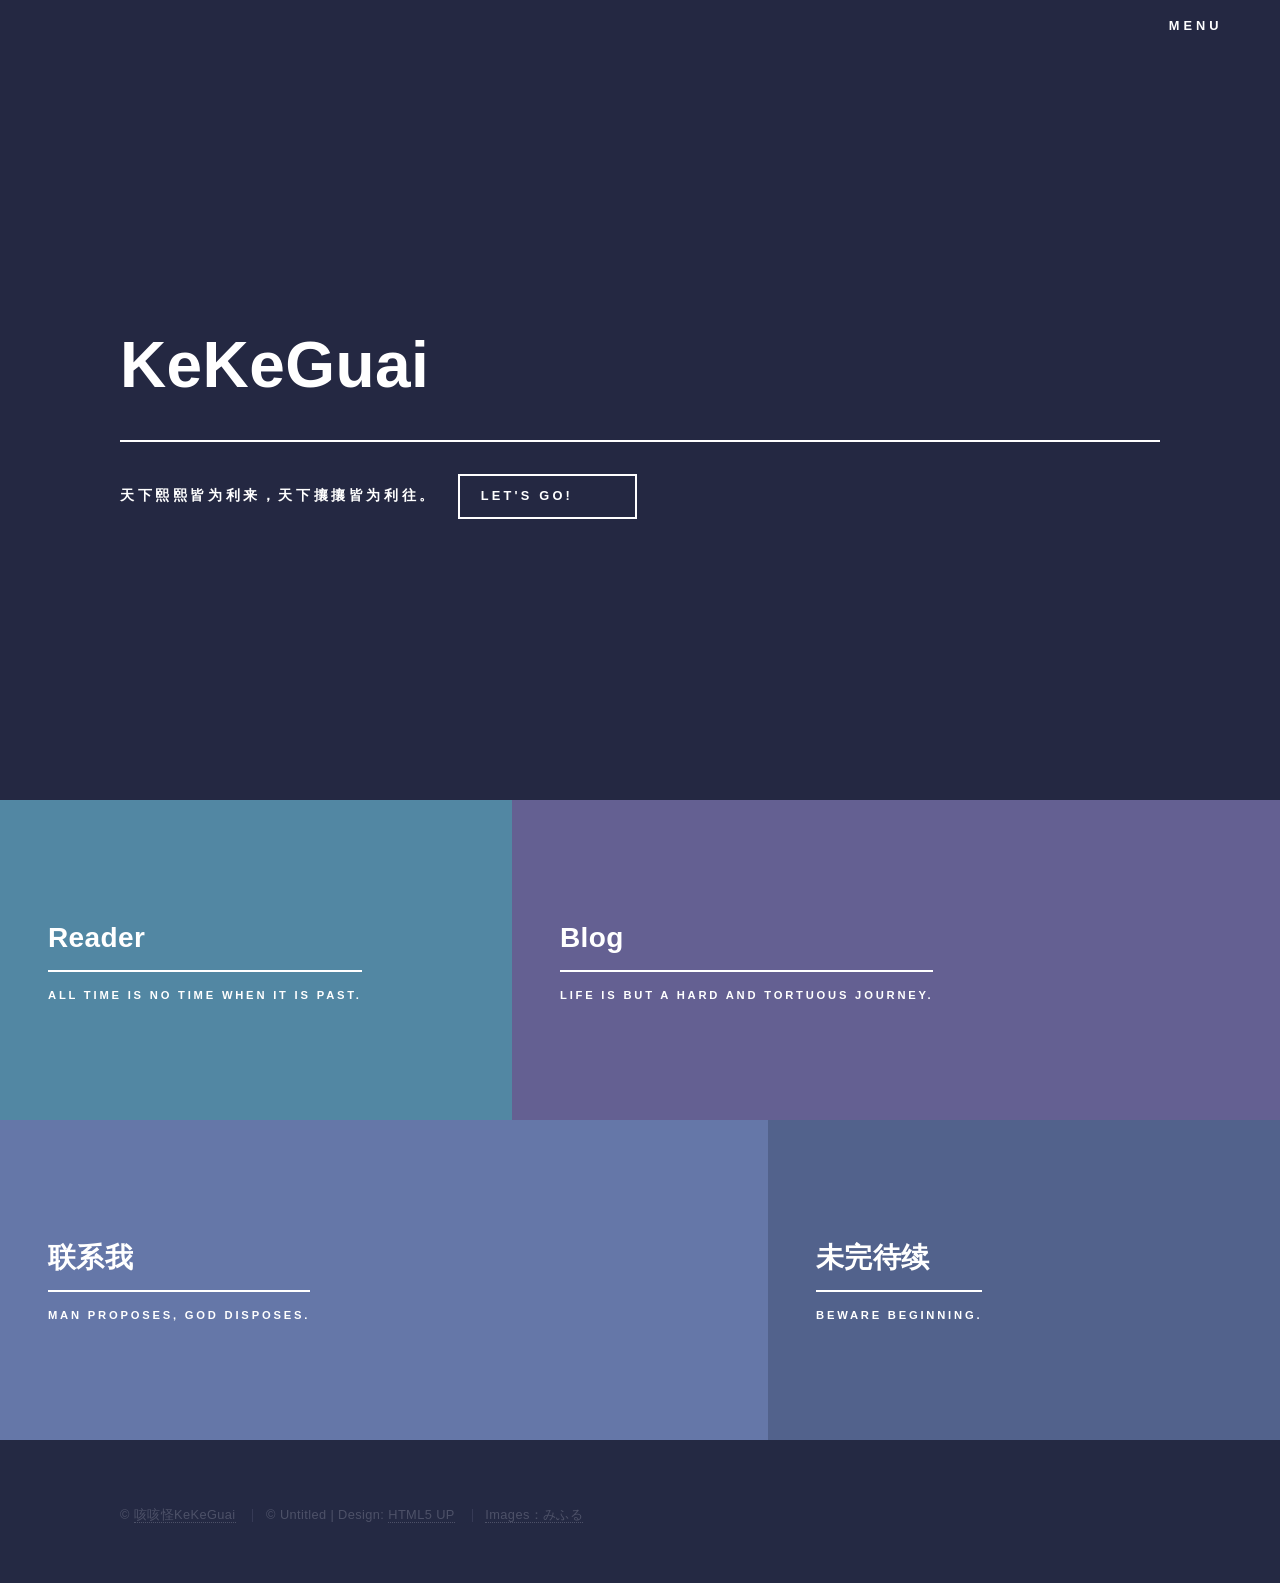
==== commit 9c97b9e9: "Update index.html" ====
--- a/index.html
+++ b/index.html
@@ -56,7 +56,7 @@
 							<section id="one" class="tiles">
 								<article>
 									<span class="image">
-										<img src="./images/bg_2.jpg" alt="" />
+										<img src="https://js.007.al/gh/kekeguai/kkgindex/images/bg_2.jpg" alt="" />
 									</span>
 									<header class="major">
 										<h3><a href="https://333361.xyz/" class="link">Reader</a></h3>
@@ -65,7 +65,7 @@
 								</article>
 								<article>
 									<span class="image">
-										<img src="./images/bg_3.jpg" alt="" />
+										<img src="https://js.007.al/gh/kekeguai/kkgindex/images/bg_3.jpg" alt="" />
 									</span>
 									<header class="major">
 										<h3><a href="https://yorg.top/" class="link">Blog</a></h3>
@@ -74,7 +74,7 @@
 								</article>
 								<article>
 									<span class="image">
-										<img src="./images/bg_5.jpg" alt="" />
+										<img src="https://js.007.al/gh/kekeguai/kkgindex/images/bg_5.jpg" alt="" />
 									</span>
 									<header class="major">
 										<h3><a href="mailto:admin@007.al" class="link">联系我</a></h3>
@@ -83,7 +83,7 @@
 								</article>
 								<article>
 									<span class="image">
-										<img src="./images/bg_3.png" alt="" />
+										<img src="https://js.007.al/gh/kekeguai/kkgindex/images/bg_4.jpg" alt="" />
 									</span>
 									<header class="major">
 										<h3><a href="" class="link">未完待续</a></h3>
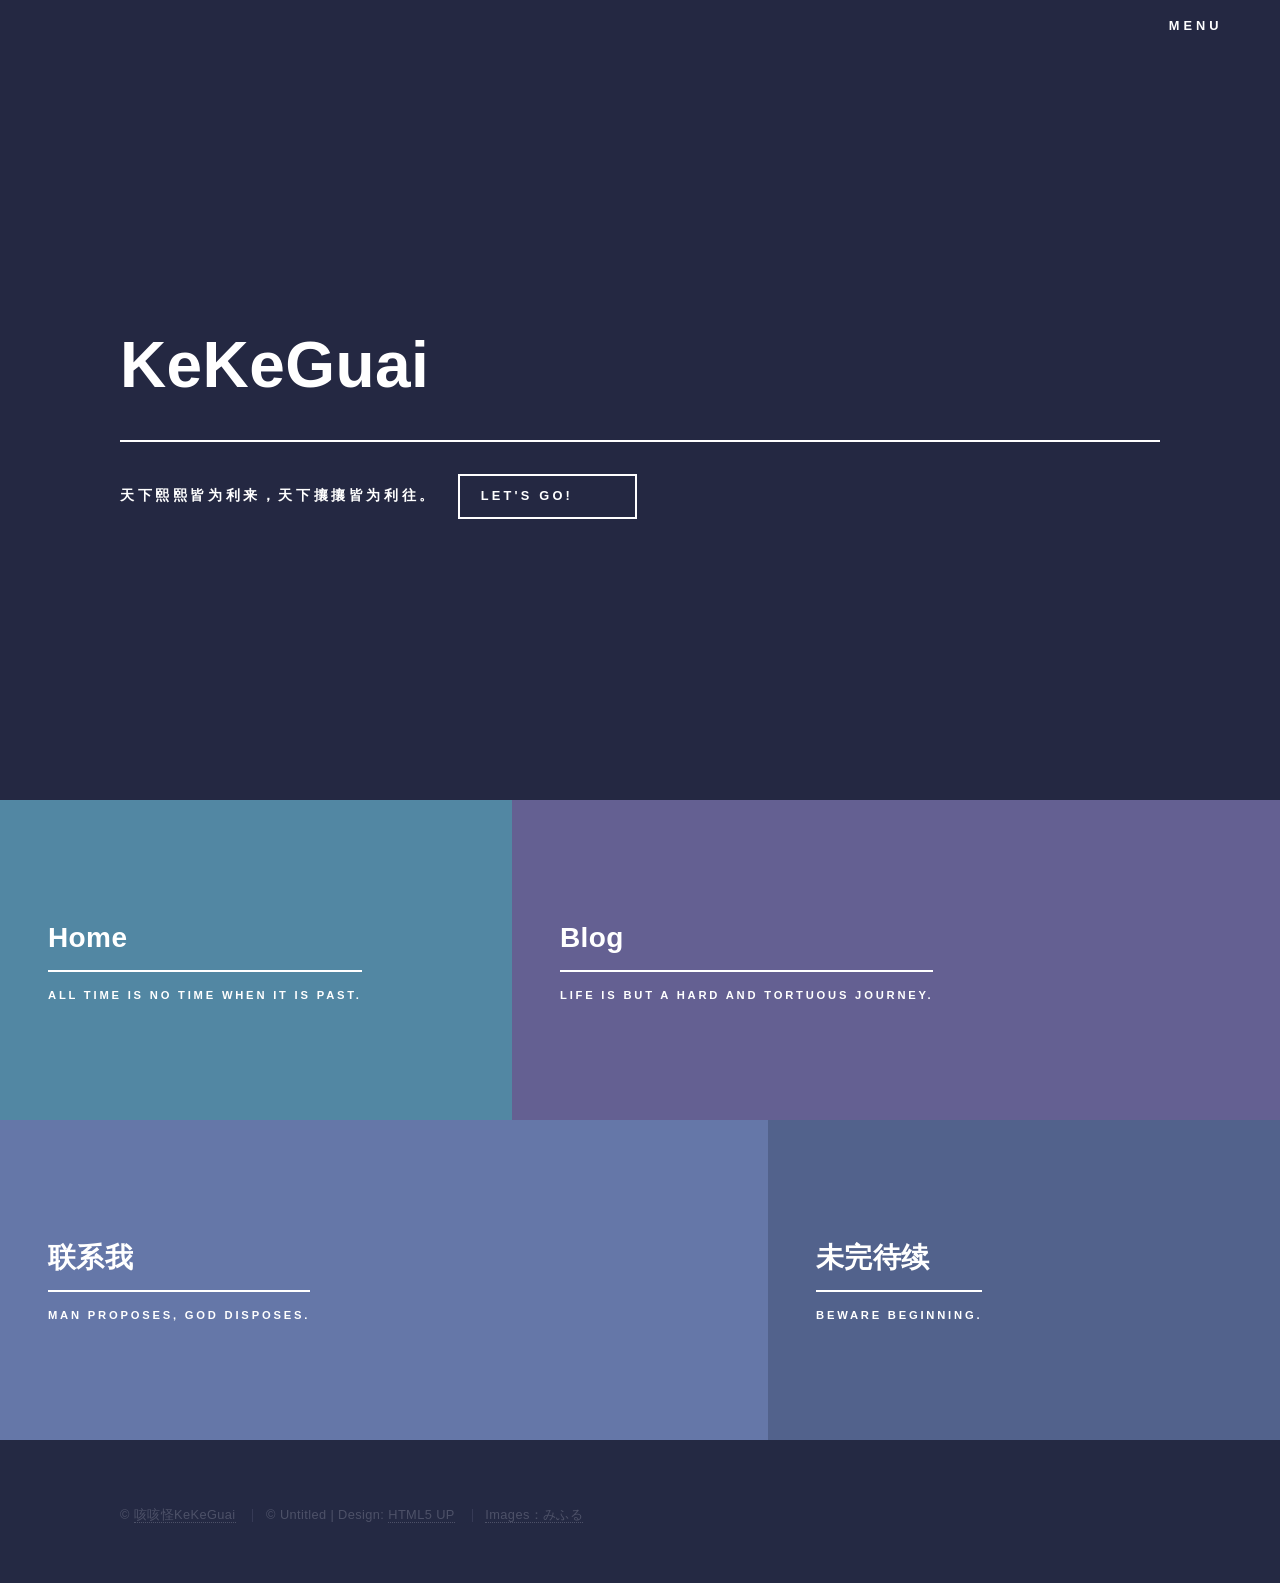
==== commit 9bc662cd: "Update links in index.html Removed Alist link and updated Reader link to Home." ====
--- a/index.html
+++ b/index.html
@@ -29,9 +29,7 @@
 				<li><a href="index.html">首页</a></li>
 				<li><a href="https://yorg.top/">Blog</a></li>
 				<li><a href="https://unlock.007.al/">Unlock-Music</a></li>
-				<li><a href="https://od.007.al/">Alist</a></li>
-				<li><a href="https://zlib.007.al/">Book Searcher</a></li>
-				<li><a href="https://yorg.top/about/">About ME</a></li>
+				<li><a href="https://tv.yorg.top/">Libre Tv</a></li>
 			</ul>
 		</nav>
 				<!-- Banner -->
@@ -56,16 +54,16 @@
 							<section id="one" class="tiles">
 								<article>
 									<span class="image">
-										<img src="https://js.007.al/gh/kekeguai/kkgindex/images/bg_2.jpg" alt="" />
+										<img src="https://s2.loli.net/2023/09/05/UI8x3ejtVpEKngM.jpg" alt="" />
 									</span>
 									<header class="major">
-										<h3><a href="https://333361.xyz/" class="link">Reader</a></h3>
+										<h3><a href="https://333361.xyz/" class="link">Home</a></h3>
 										<p>All time is no time when it is past.</p>
 									</header>
 								</article>
 								<article>
 									<span class="image">
-										<img src="https://js.007.al/gh/kekeguai/kkgindex/images/bg_3.jpg" alt="" />
+										<img src="https://s2.loli.net/2023/09/05/mUahtHpBCGbiqKz.webp" alt="" />
 									</span>
 									<header class="major">
 										<h3><a href="https://yorg.top/" class="link">Blog</a></h3>
@@ -74,7 +72,7 @@
 								</article>
 								<article>
 									<span class="image">
-										<img src="https://js.007.al/gh/kekeguai/kkgindex/images/bg_5.jpg" alt="" />
+										<img src="https://s2.loli.net/2023/09/05/w75BkN1pxAg4jDJ.webp" alt="" />
 									</span>
 									<header class="major">
 										<h3><a href="mailto:admin@007.al" class="link">联系我</a></h3>
@@ -83,7 +81,7 @@
 								</article>
 								<article>
 									<span class="image">
-										<img src="https://js.007.al/gh/kekeguai/kkgindex/images/bg_4.jpg" alt="" />
+										<img src="https://s2.loli.net/2023/09/05/XRxSwH4GU5iEnPl.webp" alt="" />
 									</span>
 									<header class="major">
 										<h3><a href="" class="link">未完待续</a></h3>
--- a/assets/css/main.css
+++ b/assets/css/main.css
@@ -6,6 +6,6 @@
 ul.actions.stacked li{padding:1.3em 0 0 0}ul.actions.stacked li:first-child{padding-top:0}ul.actions.fit{width:calc(100%+1em)}ul.actions.fit li{-moz-flex-grow:1;-webkit-flex-grow:1;-ms-flex-grow:1;flex-grow:1;-moz-flex-shrink:1;-webkit-flex-shrink:1;-ms-flex-shrink:1;flex-shrink:1;width:100%}ul.actions.fit li>*{width:100%}ul.actions.fit.stacked{width:100%}ul.icons{cursor:default;list-style:none;padding-left:0}ul.icons li{display:inline-block;padding:0 1em 0 0}ul.icons li:last-child{padding-right:0}@media screen and (max-width:736px){ul.icons li{padding:0 .75em 0 0}}ul.pagination{cursor:default;list-style:none;padding-left:0}ul.pagination li{display:inline-block;padding-left:0;vertical-align:middle}ul.pagination li>.page{-moz-transition:background-color .2s ease-in-out,color .2s ease-in-out;-webkit-transition:background-color .2s ease-in-out,color .2s ease-in-out;-ms-transition:background-color .2s ease-in-out,color .2s ease-in-out;transition:background-color .2s ease-in-out,color .2s ease-in-out;border-bottom:0;display:inline-block;font-size:.8em;font-weight:600;height:1.5em;line-height:1.5em;margin:0 .125em;min-width:1.5em;padding:0 .5em;text-align:center}ul.pagination li>.page.active{background-color:#fff;color:#242943}ul.pagination li>.page.active:hover{background-color:#9bf1ff;color:#242943!important}ul.pagination li>.page.active:active{background-color:#53e3fb}ul.pagination li:first-child{padding-right:.75em}ul.pagination li:last-child{padding-left:.75em}@media screen and (max-width:480px){ul.pagination li:nth-child(n+2):nth-last-child(n+2){display:none}ul.pagination li:first-child{padding-right:0}}.table-wrapper{-webkit-overflow-scrolling:touch;overflow-x:auto}table{margin:0 0 2em 0;width:100%}table tbody tr{border:solid 1px rgba(212,212,255,0.1);border-left:0;border-right:0}table tbody tr:nth-child(2n+1){background-color:rgba(212,212,255,0.035)}table td{padding:.75em .75em}table th{color:#fff;font-size:.9em;font-weight:600;padding:0 .75em .75em .75em;text-align:left}table thead{border-bottom:solid 2px rgba(212,212,255,0.1)}table tfoot{border-top:solid 2px rgba(212,212,255,0.1)}table.alt{border-collapse:separate}table.alt tbody tr td{border:solid 1px rgba(212,212,255,0.1);border-left-width:0;border-top-width:0}table.alt tbody tr td:first-child{border-left-width:1px}table.alt tbody tr:first-child td{border-top-width:1px}table.alt thead{border-bottom:0}table.alt tfoot{border-top:0}input[type="submit"],input[type="reset"],input[type="button"],button,.button{-moz-appearance:none;-webkit-appearance:none;-ms-appearance:none;appearance:none;-moz-transition:background-color .2s ease-in-out,box-shadow .2s ease-in-out,color .2s ease-in-out;-webkit-transition:background-color .2s ease-in-out,box-shadow .2s ease-in-out,color .2s ease-in-out;-ms-transition:background-color .2s ease-in-out,box-shadow .2s ease-in-out,color .2s ease-in-out;transition:background-color .2s ease-in-out,box-shadow .2s ease-in-out,color .2s ease-in-out;background-color:transparent;border:0;border-radius:0;box-shadow:inset 0 0 0 2px #fff;color:#fff;cursor:pointer;display:inline-block;font-size:.8em;font-weight:600;height:3.5em;letter-spacing:.25em;line-height:3.5em;padding:0 1.75em;text-align:center;text-decoration:none;text-transform:uppercase;white-space:nowrap}input[type="submit"]:hover,input[type="submit"]:active,input[type="reset"]:hover,input[type="reset"]:active,input[type="button"]:hover,input[type="button"]:active,button:hover,button:active,.button:hover,.button:active{box-shadow:inset 0 0 0 2px #9bf1ff;color:#9bf1ff}input[type="submit"]:active,input[type="reset"]:active,input[type="button"]:active,button:active,.button:active{background-color:rgba(155,241,255,0.1);box-shadow:inset 0 0 0 2px #53e3fb;color:#53e3fb}input[type="submit"].icon:before,input[type="reset"].icon:before,input[type="button"].icon:before,button.icon:before,.button.icon:before{margin-right:.5em}input[type="submit"].fit,input[type="reset"].fit,input[type="button"].fit,button.fit,.button.fit{width:100%}input[type="submit"].small,input[type="reset"].small,input[type="button"].small,button.small,.button.small{font-size:.6em}input[type="submit"].large,input[type="reset"].large,input[type="button"].large,button.large,.button.large{font-size:1.25em;height:3em;line-height:3em}input[type="submit"].next,input[type="reset"].next,input[type="button"].next,button.next,.button.next{padding-right:4.5em;position:relative}
 input[type="submit"].next:before,input[type="submit"].next:after,input[type="reset"].next:before,input[type="reset"].next:after,input[type="button"].next:before,input[type="button"].next:after,button.next:before,button.next:after,.button.next:before,.button.next:after{-moz-transition:opacity .2s ease-in-out;-webkit-transition:opacity .2s ease-in-out;-ms-transition:opacity .2s ease-in-out;transition:opacity .2s ease-in-out;background-position:center right;background-repeat:no-repeat;background-size:36px 24px;content:'';display:block;height:100%;position:absolute;right:1.5em;top:0;vertical-align:middle;width:36px}input[type="submit"].next:before,input[type="reset"].next:before,input[type="button"].next:before,button.next:before,.button.next:before{background-image:url("data:image/svg+xml;charset=utf8,%3Csvgxmlns='http://www.w3.org/2000/svg'xmlns:xlink='http://www.w3.org/1999/xlink'width='36px'height='24px'viewBox='003624'zoomAndPan='disable'%3E%3Cstyle%3Eline%7Bstroke:%23ffffff%3Bstroke-width:2px%3B%7D%3C/style%3E%3Clinex1='0'y1='12'x2='34'y2='12'/%3E%3Clinex1='25'y1='4'x2='34'y2='12.5'/%3E%3Clinex1='25'y1='20'x2='34'y2='11.5'/%3E%3C/svg%3E")}input[type="submit"].next:after,input[type="reset"].next:after,input[type="button"].next:after,button.next:after,.button.next:after{background-image:url("data:image/svg+xml;charset=utf8,%3Csvgxmlns='http://www.w3.org/2000/svg'xmlns:xlink='http://www.w3.org/1999/xlink'width='36px'height='24px'viewBox='003624'zoomAndPan='disable'%3E%3Cstyle%3Eline%7Bstroke:%239bf1ff%3Bstroke-width:2px%3B%7D%3C/style%3E%3Clinex1='0'y1='12'x2='34'y2='12'/%3E%3Clinex1='25'y1='4'x2='34'y2='12.5'/%3E%3Clinex1='25'y1='20'x2='34'y2='11.5'/%3E%3C/svg%3E");opacity:0;z-index:1}input[type="submit"].next:hover:after,input[type="submit"].next:active:after,input[type="reset"].next:hover:after,input[type="reset"].next:active:after,input[type="button"].next:hover:after,input[type="button"].next:active:after,button.next:hover:after,button.next:active:after,.button.next:hover:after,.button.next:active:after{opacity:1}@media screen and (max-width:1280px){input[type="submit"].next,input[type="reset"].next,input[type="button"].next,button.next,.button.next{padding-right:5em}}input[type="submit"].primary,input[type="reset"].primary,input[type="button"].primary,button.primary,.button.primary{background-color:#fff;box-shadow:none;color:#242943}input[type="submit"].primary:hover,input[type="submit"].primary:active,input[type="reset"].primary:hover,input[type="reset"].primary:active,input[type="button"].primary:hover,input[type="button"].primary:active,button.primary:hover,button.primary:active,.button.primary:hover,.button.primary:active{background-color:#9bf1ff;color:#242943!important}input[type="submit"].primary:active,input[type="reset"].primary:active,input[type="button"].primary:active,button.primary:active,.button.primary:active{background-color:#53e3fb}input[type="submit"].disabled,input[type="submit"]:disabled,input[type="reset"].disabled,input[type="reset"]:disabled,input[type="button"].disabled,input[type="button"]:disabled,button.disabled,button:disabled,.button.disabled,.button:disabled{pointer-events:none;cursor:default;opacity:.25}.tiles{display:-moz-flex;display:-webkit-flex;display:-ms-flex;display:flex;-moz-flex-wrap:wrap;-webkit-flex-wrap:wrap;-ms-flex-wrap:wrap;flex-wrap:wrap;border-top:0!important}.tiles+*{border-top:0!important}.tiles article{-moz-align-items:center;-webkit-align-items:center;-ms-align-items:center;align-items:center;display:-moz-flex;display:-webkit-flex;display:-ms-flex;display:flex;-moz-transition:-moz-transform .25s ease,opacity .25s ease,-moz-filter 1s ease,-webkit-filter 1s ease;-webkit-transition:-webkit-transform .25s ease,opacity .25s ease,-webkit-filter 1s ease,-webkit-filter 1s ease;-ms-transition:-ms-transform .25s ease,opacity .25s ease,-ms-filter 1s ease,-webkit-filter 1s ease;transition:transform .25s ease,opacity .25s ease,filter 1s ease,-webkit-filter 1s ease;padding:4em 4em 2em 4em;background-position:center;background-repeat:no-repeat;background-size:cover;cursor:default;height:40vh;max-height:40em;min-height:23em;overflow:hidden;position:relative;width:40%}.tiles article .image{display:none}.tiles article header{position:relative;z-index:3}.tiles article h3{font-size:1.75em}.tiles article h3 a:hover{color:inherit!important}.tiles article .link.primary{border:0;height:100%;left:0;position:absolute;top:0;width:100%;z-index:4}.tiles article:before{-moz-transition:opacity .5s ease;-webkit-transition:opacity .5s ease;-ms-transition:opacity .5s ease;transition:opacity .5s ease;bottom:0;content:'';display:block;height:100%;left:0;opacity:.6;position:absolute;width:100%;z-index:2}
 .tiles article:after{background-color:rgba(36,41,67,0.25);content:'';display:block;height:100%;left:0;position:absolute;top:0;width:100%;z-index:1}.tiles article:hover:before{opacity:0}.tiles article.is-transitioning{-moz-transform:scale(0.95);-webkit-transform:scale(0.95);-ms-transform:scale(0.95);transform:scale(0.95);-moz-filter:blur(0.5em);-webkit-filter:blur(0.5em);-ms-filter:blur(0.5em);filter:blur(0.5em);opacity:0}.tiles article:nth-child(4n - 1),.tiles article:nth-child(4n - 2){width:60%}.tiles article:nth-child(6n - 5):before{background-color:#6fc3df}.tiles article:nth-child(6n - 4):before{background-color:#8d82c4}.tiles article:nth-child(6n - 3):before{background-color:#8ea9e8}.tiles article:nth-child(6n - 2):before{background-color:#6f85b9}@media screen and (max-width:1280px){.tiles article{padding:4em 3em 2em 3em;height:30vh;max-height:30em;min-height:20em}}@media screen and (max-width:980px){.tiles article{width:50%!important}}@media screen and (max-width:736px){.tiles article{padding:3em 1.5em 1em 1.5em;height:16em;max-height:none;min-height:0}.tiles article h3{font-size:1.5em}}@media screen and (max-width:480px){.tiles{display:block}.tiles article{height:20em;width:100%!important}}.contact-method{margin:0 0 2em 0;padding-left:3.25em;position:relative}.contact-method .icon{left:0;position:absolute;top:0}.contact-method h3{margin:0 0 .5em 0}.spotlights{border-top:0!important}.spotlights+*{border-top:0!important}.spotlights>section{display:-moz-flex;display:-webkit-flex;display:-ms-flex;display:flex;-moz-flex-direction:row;-webkit-flex-direction:row;-ms-flex-direction:row;flex-direction:row;background-color:#2e3450}.spotlights>section>.image{background-position:center center;background-size:cover;border-radius:0;display:block;position:relative;width:30%}.spotlights>section>.image img{border-radius:0;display:block;width:100%}.spotlights>section>.image:before{background:rgba(36,41,67,0.9);content:'';display:block;height:100%;left:0;opacity:0;position:absolute;top:0;width:100%}.spotlights>section>.content{display:-moz-flex;display:-webkit-flex;display:-ms-flex;display:flex;-moz-flex-direction:column;-webkit-flex-direction:column;-ms-flex-direction:column;flex-direction:column;-moz-justify-content:center;-webkit-justify-content:center;-ms-justify-content:center;justify-content:center;-moz-align-items:center;-webkit-align-items:center;-ms-align-items:center;align-items:center;padding:2em 3em .1em 3em;width:70%}.spotlights>section>.content>.inner{margin:0 auto;max-width:100%;width:65em}.spotlights>section:nth-child(2n){-moz-flex-direction:row-reverse;-webkit-flex-direction:row-reverse;-ms-flex-direction:row-reverse;flex-direction:row-reverse;background-color:#333856}.spotlights>section:nth-child(2n)>.content{-moz-align-items:-moz-flex-end;-webkit-align-items:-webkit-flex-end;-ms-align-items:-ms-flex-end;align-items:flex-end}@media screen and (max-width:1680px){.spotlights>section>.image{width:40%}.spotlights>section>.content{width:60%}}@media screen and (max-width:1280px){.spotlights>section>.image{width:45%}.spotlights>section>.content{width:55%}}@media screen and (max-width:980px){.spotlights>section{display:block}.spotlights>section>.image{width:100%}.spotlights>section>.content{padding:4em 3em 2em 3em;width:100%}}@media screen and (max-width:736px){.spotlights>section>.content{padding:3em 1.5em 1em 1.5em}}@-moz-keyframes reveal-header{0%{top:-4em;opacity:0}100%{top:0;opacity:1}}@-webkit-keyframes reveal-header{0%{top:-4em;opacity:0}100%{top:0;opacity:1}}@-ms-keyframes reveal-header{0%{top:-4em;opacity:0}100%{top:0;opacity:1}}@keyframes reveal-header{0%{top:-4em;opacity:0}100%{top:0;opacity:1}}#header{display:-moz-flex;display:-webkit-flex;display:-ms-flex;display:flex;background-color:#2a2f4a;box-shadow:0 0 .25em 0 rgba(0,0,0,0.15);cursor:default;font-weight:600;height:3.25em;left:0;letter-spacing:.25em;line-height:3.25em;margin:0;position:fixed;text-transform:uppercase;top:0;width:100%;z-index:10000}#header .logo{border:0;display:inline-block;font-size:.8em;height:inherit;line-height:inherit;padding:0 1.5em}#header .logo strong{-moz-transition:background-color .2s ease-in-out,color .2s ease-in-out;-webkit-transition:background-color .2s ease-in-out,color .2s ease-in-out;-ms-transition:background-color .2s ease-in-out,color .2s ease-in-out;transition:background-color .2s ease-in-out,color .2s ease-in-out;background-color:#fff;color:#242943;display:inline-block;line-height:1.65em;margin-right:.325em;padding:0 .125em 0 .375em}#header .logo:hover strong{background-color:#9bf1ff}#header .logo:active strong{background-color:#53e3fb}#header nav{display:-moz-flex;display:-webkit-flex;display:-ms-flex;display:flex;-moz-justify-content:-moz-flex-end;-webkit-justify-content:-webkit-flex-end;-ms-justify-content:-ms-flex-end;justify-content:flex-end;-moz-flex-grow:1;-webkit-flex-grow:1;-ms-flex-grow:1;flex-grow:1;height:inherit;line-height:inherit}
-#header nav a{border:0;display:block;font-size:.8em;height:inherit;line-height:inherit;padding:0 .75em;position:relative;vertical-align:middle}#header nav a:last-child{padding-right:1.5em}#header nav a[href="#menu"]{padding-right:3.325em!important}#header nav a[href="#menu"]:before,#header nav a[href="#menu"]:after{background-image:url("data:image/svg+xml;charset=utf8,%3Csvgxmlns='http://www.w3.org/2000/svg'width='24'height='32'viewBox='002432'preserveAspectRatio='none'%3E%3Cstyle%3Eline%7Bstroke-width:2px%3Bstroke:%23ffffff%3B%7D%3C/style%3E%3Clinex1='0'y1='11'x2='24'y2='11'/%3E%3Clinex1='0'y1='21'x2='24'y2='21'/%3E%3Clinex1='0'y1='16'x2='24'y2='16'/%3E%3C/svg%3E");background-position:center;background-repeat:no-repeat;background-size:24px 32px;content:'';display:block;height:100%;position:absolute;right:1.5em;top:0;vertical-align:middle;width:24px}#header nav a[href="#menu"]:after{-moz-transition:opacity .2s ease-in-out;-webkit-transition:opacity .2s ease-in-out;-ms-transition:opacity .2s ease-in-out;transition:opacity .2s ease-in-out;background-image:url("data:image/svg+xml;charset=utf8,%3Csvgxmlns='http://www.w3.org/2000/svg'width='24'height='32'viewBox='002432'preserveAspectRatio='none'%3E%3Cstyle%3Eline%7Bstroke-width:2px%3Bstroke:%239bf1ff%3B%7D%3C/style%3E%3Clinex1='0'y1='11'x2='24'y2='11'/%3E%3Clinex1='0'y1='21'x2='24'y2='21'/%3E%3Clinex1='0'y1='16'x2='24'y2='16'/%3E%3C/svg%3E");opacity:0;z-index:1}#header nav a[href="#menu"]:hover:after,#header nav a[href="#menu"]:active:after{opacity:1}#header nav a[href="#menu"]:last-child{padding-right:3.875em!important}#header nav a[href="#menu"]:last-child:before,#header nav a[href="#menu"]:last-child:after{right:2em}#header.reveal{-moz-animation:reveal-header .35s ease;-webkit-animation:reveal-header .35s ease;-ms-animation:reveal-header .35s ease;animation:reveal-header .35s ease}#header.alt{-moz-transition:opacity 2.5s ease;-webkit-transition:opacity 2.5s ease;-ms-transition:opacity 2.5s ease;transition:opacity 2.5s ease;-moz-transition-delay:.75s;-webkit-transition-delay:.75s;-ms-transition-delay:.75s;transition-delay:.75s;-moz-animation:none;-webkit-animation:none;-ms-animation:none;animation:none;background-color:transparent;box-shadow:none;position:absolute}#header.alt.style1 .logo strong{color:#6fc3df}#header.alt.style2 .logo strong{color:#8d82c4}#header.alt.style3 .logo strong{color:#ec8d81}#header.alt.style4 .logo strong{color:#e7b788}#header.alt.style5 .logo strong{color:#8ea9e8}#header.alt.style6 .logo strong{color:#87c5a4}body.is-preload #header.alt{opacity:0}@media screen and (max-width:1680px){#header nav a[href="#menu"]{padding-right:3.75em!important}#header nav a[href="#menu"]:last-child{padding-right:4.25em!important}}@media screen and (max-width:1280px){#header nav a[href="#menu"]{padding-right:4em!important}#header nav a[href="#menu"]:last-child{padding-right:4.5em!important}}@media screen and (max-width:736px){#header{height:2.75em;line-height:2.75em}#header .logo{padding:0 1em}#header nav a{padding:0 .5em}#header nav a:last-child{padding-right:1em}#header nav a[href="#menu"]{padding-right:3.25em!important}#header nav a[href="#menu"]:before,#header nav a[href="#menu"]:after{right:.75em}#header nav a[href="#menu"]:last-child{padding-right:4em!important}#header nav a[href="#menu"]:last-child:before,#header nav a[href="#menu"]:last-child:after{right:1.5em}}@media screen and (max-width:480px){#header .logo span{display:none}#header nav a[href="#menu"]{overflow:hidden;padding-right:0!important;text-indent:5em;white-space:nowrap;width:5em}#header nav a[href="#menu"]:before,#header nav a[href="#menu"]:after{right:0;width:inherit}#header nav a[href="#menu"]:last-child:before,#header nav a[href="#menu"]:last-child:after{width:4em;right:0}}#banner{-moz-align-items:center;-webkit-align-items:center;-ms-align-items:center;align-items:center;background-image:url("https://i.imgtg.com/2022/06/13/1dAcj.webp");display:-moz-flex;display:-webkit-flex;display:-ms-flex;display:flex;padding:6em 0 2em 0;background-attachment:fixed;background-position:center;background-repeat:no-repeat;background-size:cover;border-bottom:0!important;cursor:default;height:60vh;margin-bottom:-3.25em;max-height:32em;min-height:22em;position:relative;top:-3.25em}#banner:after{-moz-transition:opacity .75s ease;-webkit-transition:opacity .75s ease;-ms-transition:opacity .75s ease;transition:opacity .75s ease;-moz-transition-delay:.75s;-webkit-transition-delay:.75s;-ms-transition-delay:.75s;transition-delay:.75s;pointer-events:none;background-color:#242943;content:'';display:block;height:100%;left:0;opacity:.65;position:absolute;top:0;width:100%;z-index:1}#banner h1{font-size:4em}#banner>.inner{-moz-transition:opacity 1.5s ease,-moz-transform .5s ease-out,-moz-filter .5s ease,-webkit-filter .5s ease;-webkit-transition:opacity 1.5s ease,-webkit-transform .5s ease-out,-webkit-filter .5s ease,-webkit-filter .5s ease;-ms-transition:opacity 1.5s ease,-ms-transform .5s ease-out,-ms-filter .5s ease,-webkit-filter .5s ease;transition:opacity 1.5s ease,transform .5s ease-out,filter .5s ease,-webkit-filter .5s ease;padding:0!important;position:relative;z-index:2}
+#header nav a{border:0;display:block;font-size:.8em;height:inherit;line-height:inherit;padding:0 .75em;position:relative;vertical-align:middle}#header nav a:last-child{padding-right:1.5em}#header nav a[href="#menu"]{padding-right:3.325em!important}#header nav a[href="#menu"]:before,#header nav a[href="#menu"]:after{background-image:url("data:image/svg+xml;charset=utf8,%3Csvgxmlns='http://www.w3.org/2000/svg'width='24'height='32'viewBox='002432'preserveAspectRatio='none'%3E%3Cstyle%3Eline%7Bstroke-width:2px%3Bstroke:%23ffffff%3B%7D%3C/style%3E%3Clinex1='0'y1='11'x2='24'y2='11'/%3E%3Clinex1='0'y1='21'x2='24'y2='21'/%3E%3Clinex1='0'y1='16'x2='24'y2='16'/%3E%3C/svg%3E");background-position:center;background-repeat:no-repeat;background-size:24px 32px;content:'';display:block;height:100%;position:absolute;right:1.5em;top:0;vertical-align:middle;width:24px}#header nav a[href="#menu"]:after{-moz-transition:opacity .2s ease-in-out;-webkit-transition:opacity .2s ease-in-out;-ms-transition:opacity .2s ease-in-out;transition:opacity .2s ease-in-out;background-image:url("data:image/svg+xml;charset=utf8,%3Csvgxmlns='http://www.w3.org/2000/svg'width='24'height='32'viewBox='002432'preserveAspectRatio='none'%3E%3Cstyle%3Eline%7Bstroke-width:2px%3Bstroke:%239bf1ff%3B%7D%3C/style%3E%3Clinex1='0'y1='11'x2='24'y2='11'/%3E%3Clinex1='0'y1='21'x2='24'y2='21'/%3E%3Clinex1='0'y1='16'x2='24'y2='16'/%3E%3C/svg%3E");opacity:0;z-index:1}#header nav a[href="#menu"]:hover:after,#header nav a[href="#menu"]:active:after{opacity:1}#header nav a[href="#menu"]:last-child{padding-right:3.875em!important}#header nav a[href="#menu"]:last-child:before,#header nav a[href="#menu"]:last-child:after{right:2em}#header.reveal{-moz-animation:reveal-header .35s ease;-webkit-animation:reveal-header .35s ease;-ms-animation:reveal-header .35s ease;animation:reveal-header .35s ease}#header.alt{-moz-transition:opacity 2.5s ease;-webkit-transition:opacity 2.5s ease;-ms-transition:opacity 2.5s ease;transition:opacity 2.5s ease;-moz-transition-delay:.75s;-webkit-transition-delay:.75s;-ms-transition-delay:.75s;transition-delay:.75s;-moz-animation:none;-webkit-animation:none;-ms-animation:none;animation:none;background-color:transparent;box-shadow:none;position:absolute}#header.alt.style1 .logo strong{color:#6fc3df}#header.alt.style2 .logo strong{color:#8d82c4}#header.alt.style3 .logo strong{color:#ec8d81}#header.alt.style4 .logo strong{color:#e7b788}#header.alt.style5 .logo strong{color:#8ea9e8}#header.alt.style6 .logo strong{color:#87c5a4}body.is-preload #header.alt{opacity:0}@media screen and (max-width:1680px){#header nav a[href="#menu"]{padding-right:3.75em!important}#header nav a[href="#menu"]:last-child{padding-right:4.25em!important}}@media screen and (max-width:1280px){#header nav a[href="#menu"]{padding-right:4em!important}#header nav a[href="#menu"]:last-child{padding-right:4.5em!important}}@media screen and (max-width:736px){#header{height:2.75em;line-height:2.75em}#header .logo{padding:0 1em}#header nav a{padding:0 .5em}#header nav a:last-child{padding-right:1em}#header nav a[href="#menu"]{padding-right:3.25em!important}#header nav a[href="#menu"]:before,#header nav a[href="#menu"]:after{right:.75em}#header nav a[href="#menu"]:last-child{padding-right:4em!important}#header nav a[href="#menu"]:last-child:before,#header nav a[href="#menu"]:last-child:after{right:1.5em}}@media screen and (max-width:480px){#header .logo span{display:none}#header nav a[href="#menu"]{overflow:hidden;padding-right:0!important;text-indent:5em;white-space:nowrap;width:5em}#header nav a[href="#menu"]:before,#header nav a[href="#menu"]:after{right:0;width:inherit}#header nav a[href="#menu"]:last-child:before,#header nav a[href="#menu"]:last-child:after{width:4em;right:0}}#banner{-moz-align-items:center;-webkit-align-items:center;-ms-align-items:center;align-items:center;background-image:url("https://s2.loli.net/2023/09/05/S8aBkz5LO6fhbKQ.webp");display:-moz-flex;display:-webkit-flex;display:-ms-flex;display:flex;padding:6em 0 2em 0;background-attachment:fixed;background-position:center;background-repeat:no-repeat;background-size:cover;border-bottom:0!important;cursor:default;height:60vh;margin-bottom:-3.25em;max-height:32em;min-height:22em;position:relative;top:-3.25em}#banner:after{-moz-transition:opacity .75s ease;-webkit-transition:opacity .75s ease;-ms-transition:opacity .75s ease;transition:opacity .75s ease;-moz-transition-delay:.75s;-webkit-transition-delay:.75s;-ms-transition-delay:.75s;transition-delay:.75s;pointer-events:none;background-color:#242943;content:'';display:block;height:100%;left:0;opacity:.65;position:absolute;top:0;width:100%;z-index:1}#banner h1{font-size:4em}#banner>.inner{-moz-transition:opacity 1.5s ease,-moz-transform .5s ease-out,-moz-filter .5s ease,-webkit-filter .5s ease;-webkit-transition:opacity 1.5s ease,-webkit-transform .5s ease-out,-webkit-filter .5s ease,-webkit-filter .5s ease;-ms-transition:opacity 1.5s ease,-ms-transform .5s ease-out,-ms-filter .5s ease,-webkit-filter .5s ease;transition:opacity 1.5s ease,transform .5s ease-out,filter .5s ease,-webkit-filter .5s ease;padding:0!important;position:relative;z-index:2}
 #banner>.inner .image{display:none}#banner>.inner header{width:auto}#banner>.inner header>:first-child{width:auto}#banner>.inner header>:first-child:after{max-width:100%}#banner>.inner .content{display:-moz-flex;display:-webkit-flex;display:-ms-flex;display:flex;-moz-align-items:center;-webkit-align-items:center;-ms-align-items:center;align-items:center;margin:0 0 2em 0}#banner>.inner .content>*{margin-right:1.5em;margin-bottom:0}#banner>.inner .content>:last-child{margin-right:0}#banner>.inner .content p{font-size:.9em;font-weight:600;letter-spacing:.25em;text-transform:uppercase}#banner.major{height:100vh;min-height:30em;max-height:50em}#banner.major.alt{opacity:.75}#banner.style1:after{background-color:#6fc3df}#banner.style2:after{background-color:#8d82c4}#banner.style3:after{background-color:#b6a3efbb}#banner.style4:after{background-color:#e7b788}#banner.style5:after{background-color:#8ea9e8}#banner.style6:after{background-color:#87c5a4}body.is-preload #banner:after{opacity:1.0}body.is-preload #banner>.inner{-moz-filter:blur(0.125em);-webkit-filter:blur(0.125em);-ms-filter:blur(0.125em);filter:blur(0.125em);-moz-transform:translateX(-0.5em);-webkit-transform:translateX(-0.5em);-ms-transform:translateX(-0.5em);transform:translateX(-0.5em);opacity:0}@media screen and (max-width:1280px){#banner{background-attachment:scroll}}@media screen and (max-width:736px){#banner{padding:5em 0 1em 0;height:auto;margin-bottom:-2.75em;max-height:none;min-height:0;top:-2.75em}#banner h1{font-size:2em}#banner>.inner .content{display:block}#banner>.inner .content>*{margin-right:0;margin-bottom:2em}#banner.major{height:auto;min-height:0;max-height:none}}@media screen and (max-width:480px){#banner{padding:6em 0 2em 0}#banner>.inner .content p br{display:none}#banner.major{padding:8em 0 4em 0}}#main{background-color:#2a2f4a}#main>*{border-top:solid 1px rgba(212,212,255,0.1)}#main>*:first-child{border-top:0}#main>*>.inner{padding:4em 0 2em 0;margin:0 auto;max-width:65em;width:calc(100% - 6em)}@media screen and (max-width:736px){#main>*>.inner{padding:3em 0 1em 0;width:calc(100% - 3em)}}#main.alt{background-color:transparent;border-bottom:solid 1px rgba(212,212,255,0.1)}#contact{border-bottom:solid 1px rgba(212,212,255,0.1);overflow-x:hidden}#contact>.inner{display:-moz-flex;display:-webkit-flex;display:-ms-flex;display:flex;padding:0!important}#contact>.inner>:nth-child(2n - 1){padding:4em 3em 2em 0;border-right:solid 1px rgba(212,212,255,0.1);width:60%}#contact>.inner>:nth-child(2n){padding-left:3em;width:40%}#contact>.inner>.split{padding:0}#contact>.inner>.split>*{padding:3em 0 1em 3em;position:relative}#contact>.inner>.split>*:before{border-top:solid 1px rgba(212,212,255,0.1);content:'';display:block;margin-left:-3em;position:absolute;top:0;width:calc(100vw+3em)}#contact>.inner>.split>:first-child:before{display:none}@media screen and (max-width:980px){#contact>.inner{display:block}#contact>.inner>:nth-child(2n - 1){padding:4em 0 2em 0;border-right:0;width:100%}#contact>.inner>:nth-child(2n){padding-left:0;width:100%}#contact>.inner>.split>*{padding:3em 0 1em 0}#contact>.inner>.split>:first-child:before{display:block}}@media screen and (max-width:736px){#contact>.inner>:nth-child(2n - 1){padding:3em 0 1em 0}}#footer .copyright{font-size:.8em;list-style:none;padding-left:0}#footer .copyright li{border-left:solid 1px rgba(212,212,255,0.1);color:rgba(244,244,255,0.2);display:inline-block;line-height:1;margin-left:1em;padding-left:1em}#footer .copyright li:first-child{border-left:0;margin-left:0;padding-left:0}@media screen and (max-width:480px){#footer .copyright li{display:block;border-left:0;margin-left:0;padding-left:0;line-height:inherit}}#wrapper{-moz-transition:-moz-filter .35s ease,-webkit-filter .35s ease,opacity .375s ease-out;-webkit-transition:-webkit-filter .35s ease,-webkit-filter .35s ease,opacity .375s ease-out;-ms-transition:-ms-filter .35s ease,-webkit-filter .35s ease,opacity .375s ease-out;transition:filter .35s ease,-webkit-filter .35s ease,opacity .375s ease-out;padding-top:3.25em}#wrapper.is-transitioning{opacity:0}#wrapper>*>.inner{padding:4em 0 2em 0;margin:0 auto;max-width:65em;width:calc(100% - 6em)}@media screen and (max-width:736px){#wrapper>*>.inner{padding:3em 0 1em 0;width:calc(100% - 3em)}}@media screen and (max-width:736px){#wrapper{padding-top:2.75em}}#menu{-moz-transition:-moz-transform .35s ease,opacity .35s ease,visibility .35s;-webkit-transition:-webkit-transform .35s ease,opacity .35s ease,visibility .35s;-ms-transition:-ms-transform .35s ease,opacity .35s ease,visibility .35s;transition:transform .35s ease,opacity .35s ease,visibility .35s;-moz-align-items:center;-webkit-align-items:center;-ms-align-items:center;align-items:center;display:-moz-flex;display:-webkit-flex;display:-ms-flex;display:flex;-moz-justify-content:center;-webkit-justify-content:center;-ms-justify-content:center;justify-content:center;pointer-events:none;background:rgba(36,41,67,0.9);box-shadow:none;height:100%;left:0;opacity:0;overflow:hidden;padding:3em 2em;position:fixed;top:0;visibility:hidden;width:100%;z-index:10002}
-#menu .inner{-moz-transition:-moz-transform .35s ease-out,opacity .35s ease,visibility .35s;-webkit-transition:-webkit-transform .35s ease-out,opacity .35s ease,visibility .35s;-ms-transition:-ms-transform .35s ease-out,opacity .35s ease,visibility .35s;transition:transform .35s ease-out,opacity .35s ease,visibility .35s;-moz-transform:rotateX(20deg);-webkit-transform:rotateX(20deg);-ms-transform:rotateX(20deg);transform:rotateX(20deg);-webkit-overflow-scrolling:touch;max-width:100%;max-height:100vh;opacity:0;overflow:auto;text-align:center;visibility:hidden;width:18em}#menu .inner>:first-child{margin-top:2em}#menu .inner>:last-child{margin-bottom:3em}#menu ul{margin:0 0 1em 0}#menu ul.links{list-style:none;padding:0}#menu ul.links>li{padding:0}#menu ul.links>li>a:not(.button){border:0;border-top:solid 1px rgba(212,212,255,0.1);display:block;font-size:.8em;font-weight:600;letter-spacing:.25em;line-height:4em;text-decoration:none;text-transform:uppercase}#menu ul.links>li>.button{display:block;margin:.5em 0 0 0}#menu ul.links>li:first-child>a:not(.button){border-top:0!important}#menu .close{-moz-transition:color .2s ease-in-out;-webkit-transition:color .2s ease-in-out;-ms-transition:color .2s ease-in-out;transition:color .2s ease-in-out;-webkit-tap-highlight-color:rgba(0,0,0,0);border:0;cursor:pointer;display:block;height:4em;line-height:4em;overflow:hidden;padding-right:1.25em;position:absolute;right:0;text-align:right;text-indent:8em;top:0;vertical-align:middle;white-space:nowrap;width:8em}#menu .close:before,#menu .close:after{-moz-transition:opacity .2s ease-in-out;-webkit-transition:opacity .2s ease-in-out;-ms-transition:opacity .2s ease-in-out;transition:opacity .2s ease-in-out;background-position:center;background-repeat:no-repeat;content:'';display:block;height:4em;position:absolute;right:0;top:0;width:4em}#menu .close:before{background-image:url("data:image/svg+xml;charset=utf8,%3Csvgxmlns='http://www.w3.org/2000/svg'xmlns:xlink='http://www.w3.org/1999/xlink'width='20px'height='20px'viewBox='002020'zoomAndPan='disable'%3E%3Cstyle%3Eline%7Bstroke:%23ffffff%3Bstroke-width:2%3B%7D%3C/style%3E%3Clinex1='0'y1='0'x2='20'y2='20'/%3E%3Clinex1='20'y1='0'x2='0'y2='20'/%3E%3C/svg%3E")}#menu .close:after{background-image:url("data:image/svg+xml;charset=utf8,%3Csvgxmlns='http://www.w3.org/2000/svg'xmlns:xlink='http://www.w3.org/1999/xlink'width='20px'height='20px'viewBox='002020'zoomAndPan='disable'%3E%3Cstyle%3Eline%7Bstroke:%239bf1ff%3Bstroke-width:2%3B%7D%3C/style%3E%3Clinex1='0'y1='0'x2='20'y2='20'/%3E%3Clinex1='20'y1='0'x2='0'y2='20'/%3E%3C/svg%3E");opacity:0}#menu .close:hover:after,#menu .close:active:after{opacity:1}body.is-ie #menu{background:rgba(42,47,74,0.975)}body.is-menu-visible #wrapper{-moz-filter:blur(0.5em);-webkit-filter:blur(0.5em);-ms-filter:blur(0.5em);filter:blur(0.5em)}body.is-menu-visible #menu{pointer-events:auto;opacity:1;visibility:visible}body.is-menu-visible #menu .inner{-moz-transform:none;-webkit-transform:none;-ms-transform:none;transform:none;opacity:1;visibility:visible}+#menu .inner{-moz-transition:-moz-transform .35s ease-out,opacity .35s ease,visibility .35s;-webkit-transition:-webkit-transform .35s ease-out,opacity .35s ease,visibility .35s;-ms-transition:-ms-transform .35s ease-out,opacity .35s ease,visibility .35s;transition:transform .35s ease-out,opacity .35s ease,visibility .35s;-moz-transform:rotateX(20deg);-webkit-transform:rotateX(20deg);-ms-transform:rotateX(20deg);transform:rotateX(20deg);-webkit-overflow-scrolling:touch;max-width:100%;max-height:100vh;opacity:0;overflow:auto;text-align:center;visibility:hidden;width:18em}#menu .inner>:first-child{margin-top:2em}#menu .inner>:last-child{margin-bottom:3em}#menu ul{margin:0 0 1em 0}#menu ul.links{list-style:none;padding:0}#menu ul.links>li{padding:0}#menu ul.links>li>a:not(.button){border:0;border-top:solid 1px rgba(212,212,255,0.1);display:block;font-size:.8em;font-weight:600;letter-spacing:.25em;line-height:4em;text-decoration:none;text-transform:uppercase}#menu ul.links>li>.button{display:block;margin:.5em 0 0 0}#menu ul.links>li:first-child>a:not(.button){border-top:0!important}#menu .close{-moz-transition:color .2s ease-in-out;-webkit-transition:color .2s ease-in-out;-ms-transition:color .2s ease-in-out;transition:color .2s ease-in-out;-webkit-tap-highlight-color:rgba(0,0,0,0);border:0;cursor:pointer;display:block;height:4em;line-height:4em;overflow:hidden;padding-right:1.25em;position:absolute;right:0;text-align:right;text-indent:8em;top:0;vertical-align:middle;white-space:nowrap;width:8em}#menu .close:before,#menu .close:after{-moz-transition:opacity .2s ease-in-out;-webkit-transition:opacity .2s ease-in-out;-ms-transition:opacity .2s ease-in-out;transition:opacity .2s ease-in-out;background-position:center;background-repeat:no-repeat;content:'';display:block;height:4em;position:absolute;right:0;top:0;width:4em}#menu .close:before{background-image:url("data:image/svg+xml;charset=utf8,%3Csvgxmlns='http://www.w3.org/2000/svg'xmlns:xlink='http://www.w3.org/1999/xlink'width='20px'height='20px'viewBox='002020'zoomAndPan='disable'%3E%3Cstyle%3Eline%7Bstroke:%23ffffff%3Bstroke-width:2%3B%7D%3C/style%3E%3Clinex1='0'y1='0'x2='20'y2='20'/%3E%3Clinex1='20'y1='0'x2='0'y2='20'/%3E%3C/svg%3E")}#menu .close:after{background-image:url("data:image/svg+xml;charset=utf8,%3Csvgxmlns='http://www.w3.org/2000/svg'xmlns:xlink='http://www.w3.org/1999/xlink'width='20px'height='20px'viewBox='002020'zoomAndPan='disable'%3E%3Cstyle%3Eline%7Bstroke:%239bf1ff%3Bstroke-width:2%3B%7D%3C/style%3E%3Clinex1='0'y1='0'x2='20'y2='20'/%3E%3Clinex1='20'y1='0'x2='0'y2='20'/%3E%3C/svg%3E");opacity:0}#menu .close:hover:after,#menu .close:active:after{opacity:1}body.is-ie #menu{background:rgba(42,47,74,0.975)}body.is-menu-visible #wrapper{-moz-filter:blur(0.5em);-webkit-filter:blur(0.5em);-ms-filter:blur(0.5em);filter:blur(0.5em)}body.is-menu-visible #menu{pointer-events:auto;opacity:1;visibility:visible}body.is-menu-visible #menu .inner{-moz-transform:none;-webkit-transform:none;-ms-transform:none;transform:none;opacity:1;visibility:visible}
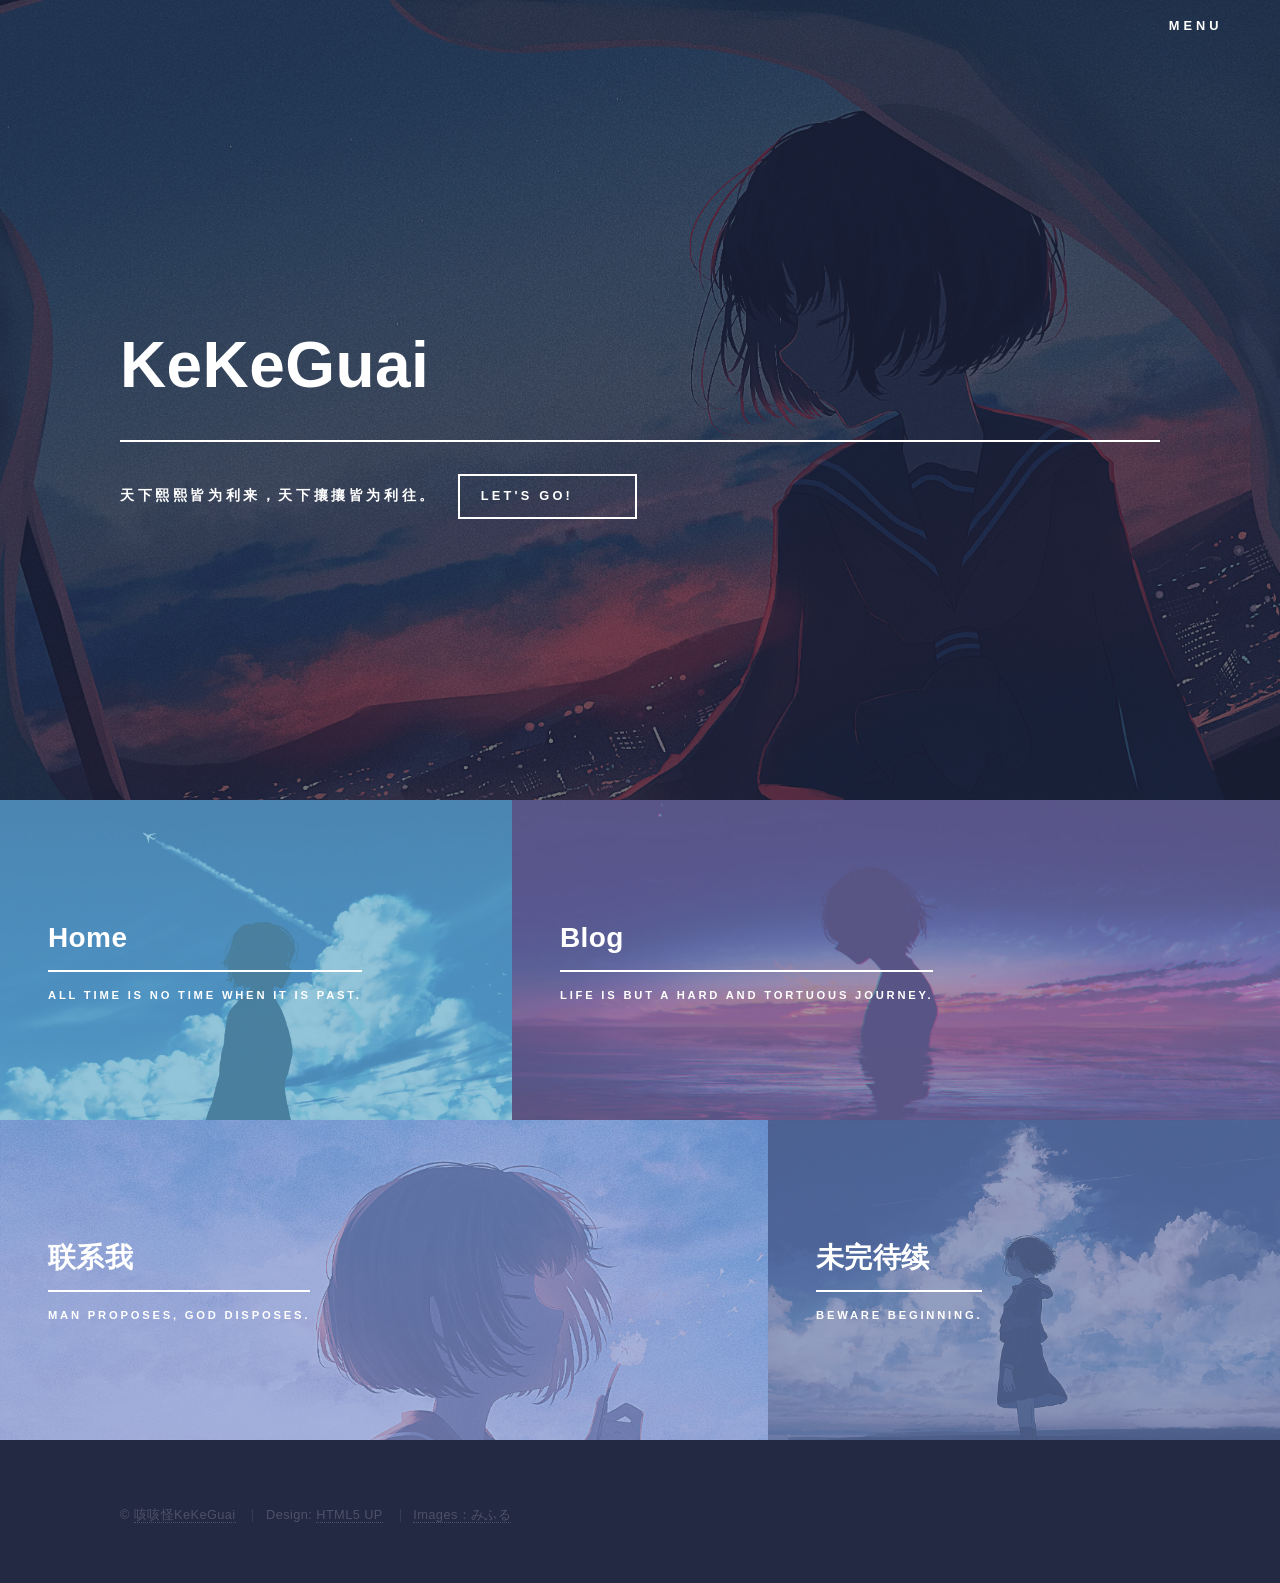
==== commit d9433079: "Optimize homepage assets and metadata" ====
--- a/index.html
+++ b/index.html
@@ -4,34 +4,52 @@
 	html5up.net | @ajlkn
 	Free for personal and commercial use under the CCA 3.0 license (html5up.net/license)
 -->
-<html>
+<html lang="zh-CN">
 	<head>
-		<title>咳咳怪的主页</title>
+		<title>咳咳怪的主页 | KeKeGuai</title>
 		<meta charset="utf-8" />
 		<meta name="viewport" content="width=device-width, initial-scale=1, user-scalable=no" />
+		<meta name="description" content="咳咳怪（KeKeGuai）的个人主页：Blog、Unlock-Music、LibreTv 等站点导航。天下熙熙皆为利来，天下攘攘皆为利往。" />
+		<meta name="author" content="KeKeGuai" />
+		<meta name="theme-color" content="#242943" />
+		<link rel="canonical" href="https://333361.xyz/" />
+
+		<!-- Open Graph -->
+		<meta property="og:type" content="website" />
+		<meta property="og:title" content="咳咳怪的主页 | KeKeGuai" />
+		<meta property="og:description" content="咳咳怪（KeKeGuai）的个人主页：Blog、Unlock-Music、LibreTv 等站点导航。" />
+		<meta property="og:url" content="https://333361.xyz/" />
+		<meta property="og:image" content="https://333361.xyz/images/banner-bg.webp" />
+		<meta property="og:locale" content="zh_CN" />
+		<meta name="twitter:card" content="summary_large_image" />
+
 		<link rel="stylesheet" href="assets/css/main.css" />
 		<noscript><link rel="stylesheet" href="assets/css/noscript.css" /></noscript>
-		<link rel="shortcut icon" href="./images/favicon.png">
-		
+		<link rel="icon" type="image/png" href="images/favicon.png" />
+		<link rel="preload" as="image" href="images/banner-bg.webp" fetchpriority="high" />
 	</head>
 	<body class="is-preload">
+
 		<!-- Wrapper -->
 			<div id="wrapper">
-			    <!-- Header -->
-		<header id="header" class="alt">
-			<nav>
-				<a href="#menu">Menu</a>
-			</nav>
-		</header>
-		<!-- Menu -->
-		<nav id="menu">
-			<ul class="links">
-				<li><a href="index.html">首页</a></li>
-				<li><a href="https://yorg.top/">Blog</a></li>
-				<li><a href="https://unlock.007.al/">Unlock-Music</a></li>
-				<li><a href="https://tv.yorg.top/">Libre Tv</a></li>
-			</ul>
-		</nav>
+
+				<!-- Header -->
+					<header id="header" class="alt">
+						<nav aria-label="站点导航">
+							<a href="#menu" aria-label="打开菜单">Menu</a>
+						</nav>
+					</header>
+
+				<!-- Menu -->
+					<nav id="menu" aria-label="菜单">
+						<ul class="links">
+							<li><a href="index.html">首页</a></li>
+							<li><a href="https://yorg.top/">Blog</a></li>
+							<li><a href="https://unlock.007.al/">Unlock-Music</a></li>
+							<li><a href="https://tv.yorg.top/">Libre Tv</a></li>
+						</ul>
+					</nav>
+
 				<!-- Banner -->
 					<section id="banner" class="major">
 						<div class="inner">
@@ -54,7 +72,7 @@
 							<section id="one" class="tiles">
 								<article>
 									<span class="image">
-										<img src="https://s2.loli.net/2023/09/05/UI8x3ejtVpEKngM.jpg" alt="" />
+										<img src="images/tile-home.jpg" alt="Home 站点封面图" decoding="async" />
 									</span>
 									<header class="major">
 										<h3><a href="https://333361.xyz/" class="link">Home</a></h3>
@@ -63,7 +81,7 @@
 								</article>
 								<article>
 									<span class="image">
-										<img src="https://s2.loli.net/2023/09/05/mUahtHpBCGbiqKz.webp" alt="" />
+										<img src="images/tile-blog.webp" alt="Blog 站点封面图" decoding="async" />
 									</span>
 									<header class="major">
 										<h3><a href="https://yorg.top/" class="link">Blog</a></h3>
@@ -72,7 +90,7 @@
 								</article>
 								<article>
 									<span class="image">
-										<img src="https://s2.loli.net/2023/09/05/w75BkN1pxAg4jDJ.webp" alt="" />
+										<img src="images/tile-contact.webp" alt="联系我封面图" decoding="async" />
 									</span>
 									<header class="major">
 										<h3><a href="mailto:admin@007.al" class="link">联系我</a></h3>
@@ -81,22 +99,23 @@
 								</article>
 								<article>
 									<span class="image">
-										<img src="https://s2.loli.net/2023/09/05/XRxSwH4GU5iEnPl.webp" alt="" />
+										<img src="images/tile-tbd.webp" alt="未完待续封面图" decoding="async" />
 									</span>
 									<header class="major">
-										<h3><a href="" class="link">未完待续</a></h3>
+										<h3>未完待续</h3>
 										<p>Beware beginning.</p>
 									</header>
 								</article>
 							</section>
 
 					</div>
+
 				<!-- Footer -->
 					<footer id="footer">
 						<div class="inner">
 							<ul class="copyright">
 								<li>&copy; <a href="https://yorg.top/">咳咳怪KeKeGuai</a></li>
-								<li>&copy; Untitled | Design: <a href="https://html5up.net">HTML5 UP</a></li>
+								<li>Design: <a href="https://html5up.net">HTML5 UP</a></li>
 								<li><a href="https://www.pixiv.net/users/488766/">Images：みふる</a></li>
 							</ul>
 						</div>
@@ -105,13 +124,13 @@
 			</div>
 
 		<!-- Scripts -->
-			<script src="https://js.007.al/npm/jquery@3.6.0/dist/jquery.min.js"></script>
-			<script src="assets/js/jquery.scrolly.min.js"></script>
-        	<script src="assets/js/jquery.scrollex.min.js"></script>
-	        <script src="assets/js/browser.min.js"></script>
-	        <script src="assets/js/breakpoints.min.js"></script>
-	        <script src="assets/js/util.js"></script>
-	        <script src="assets/js/main.js"></script>
+			<script src="assets/js/jquery.min.js" defer></script>
+			<script src="assets/js/jquery.scrolly.min.js" defer></script>
+			<script src="assets/js/jquery.scrollex.min.js" defer></script>
+			<script src="assets/js/browser.min.js" defer></script>
+			<script src="assets/js/breakpoints.min.js" defer></script>
+			<script src="assets/js/util.js" defer></script>
+			<script src="assets/js/main.js" defer></script>
 
 	</body>
 </html>
--- a/assets/css/main.css
+++ b/assets/css/main.css
@@ -6,6 +6,6 @@
 ul.actions.stacked li{padding:1.3em 0 0 0}ul.actions.stacked li:first-child{padding-top:0}ul.actions.fit{width:calc(100%+1em)}ul.actions.fit li{-moz-flex-grow:1;-webkit-flex-grow:1;-ms-flex-grow:1;flex-grow:1;-moz-flex-shrink:1;-webkit-flex-shrink:1;-ms-flex-shrink:1;flex-shrink:1;width:100%}ul.actions.fit li>*{width:100%}ul.actions.fit.stacked{width:100%}ul.icons{cursor:default;list-style:none;padding-left:0}ul.icons li{display:inline-block;padding:0 1em 0 0}ul.icons li:last-child{padding-right:0}@media screen and (max-width:736px){ul.icons li{padding:0 .75em 0 0}}ul.pagination{cursor:default;list-style:none;padding-left:0}ul.pagination li{display:inline-block;padding-left:0;vertical-align:middle}ul.pagination li>.page{-moz-transition:background-color .2s ease-in-out,color .2s ease-in-out;-webkit-transition:background-color .2s ease-in-out,color .2s ease-in-out;-ms-transition:background-color .2s ease-in-out,color .2s ease-in-out;transition:background-color .2s ease-in-out,color .2s ease-in-out;border-bottom:0;display:inline-block;font-size:.8em;font-weight:600;height:1.5em;line-height:1.5em;margin:0 .125em;min-width:1.5em;padding:0 .5em;text-align:center}ul.pagination li>.page.active{background-color:#fff;color:#242943}ul.pagination li>.page.active:hover{background-color:#9bf1ff;color:#242943!important}ul.pagination li>.page.active:active{background-color:#53e3fb}ul.pagination li:first-child{padding-right:.75em}ul.pagination li:last-child{padding-left:.75em}@media screen and (max-width:480px){ul.pagination li:nth-child(n+2):nth-last-child(n+2){display:none}ul.pagination li:first-child{padding-right:0}}.table-wrapper{-webkit-overflow-scrolling:touch;overflow-x:auto}table{margin:0 0 2em 0;width:100%}table tbody tr{border:solid 1px rgba(212,212,255,0.1);border-left:0;border-right:0}table tbody tr:nth-child(2n+1){background-color:rgba(212,212,255,0.035)}table td{padding:.75em .75em}table th{color:#fff;font-size:.9em;font-weight:600;padding:0 .75em .75em .75em;text-align:left}table thead{border-bottom:solid 2px rgba(212,212,255,0.1)}table tfoot{border-top:solid 2px rgba(212,212,255,0.1)}table.alt{border-collapse:separate}table.alt tbody tr td{border:solid 1px rgba(212,212,255,0.1);border-left-width:0;border-top-width:0}table.alt tbody tr td:first-child{border-left-width:1px}table.alt tbody tr:first-child td{border-top-width:1px}table.alt thead{border-bottom:0}table.alt tfoot{border-top:0}input[type="submit"],input[type="reset"],input[type="button"],button,.button{-moz-appearance:none;-webkit-appearance:none;-ms-appearance:none;appearance:none;-moz-transition:background-color .2s ease-in-out,box-shadow .2s ease-in-out,color .2s ease-in-out;-webkit-transition:background-color .2s ease-in-out,box-shadow .2s ease-in-out,color .2s ease-in-out;-ms-transition:background-color .2s ease-in-out,box-shadow .2s ease-in-out,color .2s ease-in-out;transition:background-color .2s ease-in-out,box-shadow .2s ease-in-out,color .2s ease-in-out;background-color:transparent;border:0;border-radius:0;box-shadow:inset 0 0 0 2px #fff;color:#fff;cursor:pointer;display:inline-block;font-size:.8em;font-weight:600;height:3.5em;letter-spacing:.25em;line-height:3.5em;padding:0 1.75em;text-align:center;text-decoration:none;text-transform:uppercase;white-space:nowrap}input[type="submit"]:hover,input[type="submit"]:active,input[type="reset"]:hover,input[type="reset"]:active,input[type="button"]:hover,input[type="button"]:active,button:hover,button:active,.button:hover,.button:active{box-shadow:inset 0 0 0 2px #9bf1ff;color:#9bf1ff}input[type="submit"]:active,input[type="reset"]:active,input[type="button"]:active,button:active,.button:active{background-color:rgba(155,241,255,0.1);box-shadow:inset 0 0 0 2px #53e3fb;color:#53e3fb}input[type="submit"].icon:before,input[type="reset"].icon:before,input[type="button"].icon:before,button.icon:before,.button.icon:before{margin-right:.5em}input[type="submit"].fit,input[type="reset"].fit,input[type="button"].fit,button.fit,.button.fit{width:100%}input[type="submit"].small,input[type="reset"].small,input[type="button"].small,button.small,.button.small{font-size:.6em}input[type="submit"].large,input[type="reset"].large,input[type="button"].large,button.large,.button.large{font-size:1.25em;height:3em;line-height:3em}input[type="submit"].next,input[type="reset"].next,input[type="button"].next,button.next,.button.next{padding-right:4.5em;position:relative}
 input[type="submit"].next:before,input[type="submit"].next:after,input[type="reset"].next:before,input[type="reset"].next:after,input[type="button"].next:before,input[type="button"].next:after,button.next:before,button.next:after,.button.next:before,.button.next:after{-moz-transition:opacity .2s ease-in-out;-webkit-transition:opacity .2s ease-in-out;-ms-transition:opacity .2s ease-in-out;transition:opacity .2s ease-in-out;background-position:center right;background-repeat:no-repeat;background-size:36px 24px;content:'';display:block;height:100%;position:absolute;right:1.5em;top:0;vertical-align:middle;width:36px}input[type="submit"].next:before,input[type="reset"].next:before,input[type="button"].next:before,button.next:before,.button.next:before{background-image:url("data:image/svg+xml;charset=utf8,%3Csvgxmlns='http://www.w3.org/2000/svg'xmlns:xlink='http://www.w3.org/1999/xlink'width='36px'height='24px'viewBox='003624'zoomAndPan='disable'%3E%3Cstyle%3Eline%7Bstroke:%23ffffff%3Bstroke-width:2px%3B%7D%3C/style%3E%3Clinex1='0'y1='12'x2='34'y2='12'/%3E%3Clinex1='25'y1='4'x2='34'y2='12.5'/%3E%3Clinex1='25'y1='20'x2='34'y2='11.5'/%3E%3C/svg%3E")}input[type="submit"].next:after,input[type="reset"].next:after,input[type="button"].next:after,button.next:after,.button.next:after{background-image:url("data:image/svg+xml;charset=utf8,%3Csvgxmlns='http://www.w3.org/2000/svg'xmlns:xlink='http://www.w3.org/1999/xlink'width='36px'height='24px'viewBox='003624'zoomAndPan='disable'%3E%3Cstyle%3Eline%7Bstroke:%239bf1ff%3Bstroke-width:2px%3B%7D%3C/style%3E%3Clinex1='0'y1='12'x2='34'y2='12'/%3E%3Clinex1='25'y1='4'x2='34'y2='12.5'/%3E%3Clinex1='25'y1='20'x2='34'y2='11.5'/%3E%3C/svg%3E");opacity:0;z-index:1}input[type="submit"].next:hover:after,input[type="submit"].next:active:after,input[type="reset"].next:hover:after,input[type="reset"].next:active:after,input[type="button"].next:hover:after,input[type="button"].next:active:after,button.next:hover:after,button.next:active:after,.button.next:hover:after,.button.next:active:after{opacity:1}@media screen and (max-width:1280px){input[type="submit"].next,input[type="reset"].next,input[type="button"].next,button.next,.button.next{padding-right:5em}}input[type="submit"].primary,input[type="reset"].primary,input[type="button"].primary,button.primary,.button.primary{background-color:#fff;box-shadow:none;color:#242943}input[type="submit"].primary:hover,input[type="submit"].primary:active,input[type="reset"].primary:hover,input[type="reset"].primary:active,input[type="button"].primary:hover,input[type="button"].primary:active,button.primary:hover,button.primary:active,.button.primary:hover,.button.primary:active{background-color:#9bf1ff;color:#242943!important}input[type="submit"].primary:active,input[type="reset"].primary:active,input[type="button"].primary:active,button.primary:active,.button.primary:active{background-color:#53e3fb}input[type="submit"].disabled,input[type="submit"]:disabled,input[type="reset"].disabled,input[type="reset"]:disabled,input[type="button"].disabled,input[type="button"]:disabled,button.disabled,button:disabled,.button.disabled,.button:disabled{pointer-events:none;cursor:default;opacity:.25}.tiles{display:-moz-flex;display:-webkit-flex;display:-ms-flex;display:flex;-moz-flex-wrap:wrap;-webkit-flex-wrap:wrap;-ms-flex-wrap:wrap;flex-wrap:wrap;border-top:0!important}.tiles+*{border-top:0!important}.tiles article{-moz-align-items:center;-webkit-align-items:center;-ms-align-items:center;align-items:center;display:-moz-flex;display:-webkit-flex;display:-ms-flex;display:flex;-moz-transition:-moz-transform .25s ease,opacity .25s ease,-moz-filter 1s ease,-webkit-filter 1s ease;-webkit-transition:-webkit-transform .25s ease,opacity .25s ease,-webkit-filter 1s ease,-webkit-filter 1s ease;-ms-transition:-ms-transform .25s ease,opacity .25s ease,-ms-filter 1s ease,-webkit-filter 1s ease;transition:transform .25s ease,opacity .25s ease,filter 1s ease,-webkit-filter 1s ease;padding:4em 4em 2em 4em;background-position:center;background-repeat:no-repeat;background-size:cover;cursor:default;height:40vh;max-height:40em;min-height:23em;overflow:hidden;position:relative;width:40%}.tiles article .image{display:none}.tiles article header{position:relative;z-index:3}.tiles article h3{font-size:1.75em}.tiles article h3 a:hover{color:inherit!important}.tiles article .link.primary{border:0;height:100%;left:0;position:absolute;top:0;width:100%;z-index:4}.tiles article:before{-moz-transition:opacity .5s ease;-webkit-transition:opacity .5s ease;-ms-transition:opacity .5s ease;transition:opacity .5s ease;bottom:0;content:'';display:block;height:100%;left:0;opacity:.6;position:absolute;width:100%;z-index:2}
 .tiles article:after{background-color:rgba(36,41,67,0.25);content:'';display:block;height:100%;left:0;position:absolute;top:0;width:100%;z-index:1}.tiles article:hover:before{opacity:0}.tiles article.is-transitioning{-moz-transform:scale(0.95);-webkit-transform:scale(0.95);-ms-transform:scale(0.95);transform:scale(0.95);-moz-filter:blur(0.5em);-webkit-filter:blur(0.5em);-ms-filter:blur(0.5em);filter:blur(0.5em);opacity:0}.tiles article:nth-child(4n - 1),.tiles article:nth-child(4n - 2){width:60%}.tiles article:nth-child(6n - 5):before{background-color:#6fc3df}.tiles article:nth-child(6n - 4):before{background-color:#8d82c4}.tiles article:nth-child(6n - 3):before{background-color:#8ea9e8}.tiles article:nth-child(6n - 2):before{background-color:#6f85b9}@media screen and (max-width:1280px){.tiles article{padding:4em 3em 2em 3em;height:30vh;max-height:30em;min-height:20em}}@media screen and (max-width:980px){.tiles article{width:50%!important}}@media screen and (max-width:736px){.tiles article{padding:3em 1.5em 1em 1.5em;height:16em;max-height:none;min-height:0}.tiles article h3{font-size:1.5em}}@media screen and (max-width:480px){.tiles{display:block}.tiles article{height:20em;width:100%!important}}.contact-method{margin:0 0 2em 0;padding-left:3.25em;position:relative}.contact-method .icon{left:0;position:absolute;top:0}.contact-method h3{margin:0 0 .5em 0}.spotlights{border-top:0!important}.spotlights+*{border-top:0!important}.spotlights>section{display:-moz-flex;display:-webkit-flex;display:-ms-flex;display:flex;-moz-flex-direction:row;-webkit-flex-direction:row;-ms-flex-direction:row;flex-direction:row;background-color:#2e3450}.spotlights>section>.image{background-position:center center;background-size:cover;border-radius:0;display:block;position:relative;width:30%}.spotlights>section>.image img{border-radius:0;display:block;width:100%}.spotlights>section>.image:before{background:rgba(36,41,67,0.9);content:'';display:block;height:100%;left:0;opacity:0;position:absolute;top:0;width:100%}.spotlights>section>.content{display:-moz-flex;display:-webkit-flex;display:-ms-flex;display:flex;-moz-flex-direction:column;-webkit-flex-direction:column;-ms-flex-direction:column;flex-direction:column;-moz-justify-content:center;-webkit-justify-content:center;-ms-justify-content:center;justify-content:center;-moz-align-items:center;-webkit-align-items:center;-ms-align-items:center;align-items:center;padding:2em 3em .1em 3em;width:70%}.spotlights>section>.content>.inner{margin:0 auto;max-width:100%;width:65em}.spotlights>section:nth-child(2n){-moz-flex-direction:row-reverse;-webkit-flex-direction:row-reverse;-ms-flex-direction:row-reverse;flex-direction:row-reverse;background-color:#333856}.spotlights>section:nth-child(2n)>.content{-moz-align-items:-moz-flex-end;-webkit-align-items:-webkit-flex-end;-ms-align-items:-ms-flex-end;align-items:flex-end}@media screen and (max-width:1680px){.spotlights>section>.image{width:40%}.spotlights>section>.content{width:60%}}@media screen and (max-width:1280px){.spotlights>section>.image{width:45%}.spotlights>section>.content{width:55%}}@media screen and (max-width:980px){.spotlights>section{display:block}.spotlights>section>.image{width:100%}.spotlights>section>.content{padding:4em 3em 2em 3em;width:100%}}@media screen and (max-width:736px){.spotlights>section>.content{padding:3em 1.5em 1em 1.5em}}@-moz-keyframes reveal-header{0%{top:-4em;opacity:0}100%{top:0;opacity:1}}@-webkit-keyframes reveal-header{0%{top:-4em;opacity:0}100%{top:0;opacity:1}}@-ms-keyframes reveal-header{0%{top:-4em;opacity:0}100%{top:0;opacity:1}}@keyframes reveal-header{0%{top:-4em;opacity:0}100%{top:0;opacity:1}}#header{display:-moz-flex;display:-webkit-flex;display:-ms-flex;display:flex;background-color:#2a2f4a;box-shadow:0 0 .25em 0 rgba(0,0,0,0.15);cursor:default;font-weight:600;height:3.25em;left:0;letter-spacing:.25em;line-height:3.25em;margin:0;position:fixed;text-transform:uppercase;top:0;width:100%;z-index:10000}#header .logo{border:0;display:inline-block;font-size:.8em;height:inherit;line-height:inherit;padding:0 1.5em}#header .logo strong{-moz-transition:background-color .2s ease-in-out,color .2s ease-in-out;-webkit-transition:background-color .2s ease-in-out,color .2s ease-in-out;-ms-transition:background-color .2s ease-in-out,color .2s ease-in-out;transition:background-color .2s ease-in-out,color .2s ease-in-out;background-color:#fff;color:#242943;display:inline-block;line-height:1.65em;margin-right:.325em;padding:0 .125em 0 .375em}#header .logo:hover strong{background-color:#9bf1ff}#header .logo:active strong{background-color:#53e3fb}#header nav{display:-moz-flex;display:-webkit-flex;display:-ms-flex;display:flex;-moz-justify-content:-moz-flex-end;-webkit-justify-content:-webkit-flex-end;-ms-justify-content:-ms-flex-end;justify-content:flex-end;-moz-flex-grow:1;-webkit-flex-grow:1;-ms-flex-grow:1;flex-grow:1;height:inherit;line-height:inherit}
-#header nav a{border:0;display:block;font-size:.8em;height:inherit;line-height:inherit;padding:0 .75em;position:relative;vertical-align:middle}#header nav a:last-child{padding-right:1.5em}#header nav a[href="#menu"]{padding-right:3.325em!important}#header nav a[href="#menu"]:before,#header nav a[href="#menu"]:after{background-image:url("data:image/svg+xml;charset=utf8,%3Csvgxmlns='http://www.w3.org/2000/svg'width='24'height='32'viewBox='002432'preserveAspectRatio='none'%3E%3Cstyle%3Eline%7Bstroke-width:2px%3Bstroke:%23ffffff%3B%7D%3C/style%3E%3Clinex1='0'y1='11'x2='24'y2='11'/%3E%3Clinex1='0'y1='21'x2='24'y2='21'/%3E%3Clinex1='0'y1='16'x2='24'y2='16'/%3E%3C/svg%3E");background-position:center;background-repeat:no-repeat;background-size:24px 32px;content:'';display:block;height:100%;position:absolute;right:1.5em;top:0;vertical-align:middle;width:24px}#header nav a[href="#menu"]:after{-moz-transition:opacity .2s ease-in-out;-webkit-transition:opacity .2s ease-in-out;-ms-transition:opacity .2s ease-in-out;transition:opacity .2s ease-in-out;background-image:url("data:image/svg+xml;charset=utf8,%3Csvgxmlns='http://www.w3.org/2000/svg'width='24'height='32'viewBox='002432'preserveAspectRatio='none'%3E%3Cstyle%3Eline%7Bstroke-width:2px%3Bstroke:%239bf1ff%3B%7D%3C/style%3E%3Clinex1='0'y1='11'x2='24'y2='11'/%3E%3Clinex1='0'y1='21'x2='24'y2='21'/%3E%3Clinex1='0'y1='16'x2='24'y2='16'/%3E%3C/svg%3E");opacity:0;z-index:1}#header nav a[href="#menu"]:hover:after,#header nav a[href="#menu"]:active:after{opacity:1}#header nav a[href="#menu"]:last-child{padding-right:3.875em!important}#header nav a[href="#menu"]:last-child:before,#header nav a[href="#menu"]:last-child:after{right:2em}#header.reveal{-moz-animation:reveal-header .35s ease;-webkit-animation:reveal-header .35s ease;-ms-animation:reveal-header .35s ease;animation:reveal-header .35s ease}#header.alt{-moz-transition:opacity 2.5s ease;-webkit-transition:opacity 2.5s ease;-ms-transition:opacity 2.5s ease;transition:opacity 2.5s ease;-moz-transition-delay:.75s;-webkit-transition-delay:.75s;-ms-transition-delay:.75s;transition-delay:.75s;-moz-animation:none;-webkit-animation:none;-ms-animation:none;animation:none;background-color:transparent;box-shadow:none;position:absolute}#header.alt.style1 .logo strong{color:#6fc3df}#header.alt.style2 .logo strong{color:#8d82c4}#header.alt.style3 .logo strong{color:#ec8d81}#header.alt.style4 .logo strong{color:#e7b788}#header.alt.style5 .logo strong{color:#8ea9e8}#header.alt.style6 .logo strong{color:#87c5a4}body.is-preload #header.alt{opacity:0}@media screen and (max-width:1680px){#header nav a[href="#menu"]{padding-right:3.75em!important}#header nav a[href="#menu"]:last-child{padding-right:4.25em!important}}@media screen and (max-width:1280px){#header nav a[href="#menu"]{padding-right:4em!important}#header nav a[href="#menu"]:last-child{padding-right:4.5em!important}}@media screen and (max-width:736px){#header{height:2.75em;line-height:2.75em}#header .logo{padding:0 1em}#header nav a{padding:0 .5em}#header nav a:last-child{padding-right:1em}#header nav a[href="#menu"]{padding-right:3.25em!important}#header nav a[href="#menu"]:before,#header nav a[href="#menu"]:after{right:.75em}#header nav a[href="#menu"]:last-child{padding-right:4em!important}#header nav a[href="#menu"]:last-child:before,#header nav a[href="#menu"]:last-child:after{right:1.5em}}@media screen and (max-width:480px){#header .logo span{display:none}#header nav a[href="#menu"]{overflow:hidden;padding-right:0!important;text-indent:5em;white-space:nowrap;width:5em}#header nav a[href="#menu"]:before,#header nav a[href="#menu"]:after{right:0;width:inherit}#header nav a[href="#menu"]:last-child:before,#header nav a[href="#menu"]:last-child:after{width:4em;right:0}}#banner{-moz-align-items:center;-webkit-align-items:center;-ms-align-items:center;align-items:center;background-image:url("https://s2.loli.net/2023/09/05/S8aBkz5LO6fhbKQ.webp");display:-moz-flex;display:-webkit-flex;display:-ms-flex;display:flex;padding:6em 0 2em 0;background-attachment:fixed;background-position:center;background-repeat:no-repeat;background-size:cover;border-bottom:0!important;cursor:default;height:60vh;margin-bottom:-3.25em;max-height:32em;min-height:22em;position:relative;top:-3.25em}#banner:after{-moz-transition:opacity .75s ease;-webkit-transition:opacity .75s ease;-ms-transition:opacity .75s ease;transition:opacity .75s ease;-moz-transition-delay:.75s;-webkit-transition-delay:.75s;-ms-transition-delay:.75s;transition-delay:.75s;pointer-events:none;background-color:#242943;content:'';display:block;height:100%;left:0;opacity:.65;position:absolute;top:0;width:100%;z-index:1}#banner h1{font-size:4em}#banner>.inner{-moz-transition:opacity 1.5s ease,-moz-transform .5s ease-out,-moz-filter .5s ease,-webkit-filter .5s ease;-webkit-transition:opacity 1.5s ease,-webkit-transform .5s ease-out,-webkit-filter .5s ease,-webkit-filter .5s ease;-ms-transition:opacity 1.5s ease,-ms-transform .5s ease-out,-ms-filter .5s ease,-webkit-filter .5s ease;transition:opacity 1.5s ease,transform .5s ease-out,filter .5s ease,-webkit-filter .5s ease;padding:0!important;position:relative;z-index:2}
+#header nav a{border:0;display:block;font-size:.8em;height:inherit;line-height:inherit;padding:0 .75em;position:relative;vertical-align:middle}#header nav a:last-child{padding-right:1.5em}#header nav a[href="#menu"]{padding-right:3.325em!important}#header nav a[href="#menu"]:before,#header nav a[href="#menu"]:after{background-image:url("data:image/svg+xml;charset=utf8,%3Csvgxmlns='http://www.w3.org/2000/svg'width='24'height='32'viewBox='002432'preserveAspectRatio='none'%3E%3Cstyle%3Eline%7Bstroke-width:2px%3Bstroke:%23ffffff%3B%7D%3C/style%3E%3Clinex1='0'y1='11'x2='24'y2='11'/%3E%3Clinex1='0'y1='21'x2='24'y2='21'/%3E%3Clinex1='0'y1='16'x2='24'y2='16'/%3E%3C/svg%3E");background-position:center;background-repeat:no-repeat;background-size:24px 32px;content:'';display:block;height:100%;position:absolute;right:1.5em;top:0;vertical-align:middle;width:24px}#header nav a[href="#menu"]:after{-moz-transition:opacity .2s ease-in-out;-webkit-transition:opacity .2s ease-in-out;-ms-transition:opacity .2s ease-in-out;transition:opacity .2s ease-in-out;background-image:url("data:image/svg+xml;charset=utf8,%3Csvgxmlns='http://www.w3.org/2000/svg'width='24'height='32'viewBox='002432'preserveAspectRatio='none'%3E%3Cstyle%3Eline%7Bstroke-width:2px%3Bstroke:%239bf1ff%3B%7D%3C/style%3E%3Clinex1='0'y1='11'x2='24'y2='11'/%3E%3Clinex1='0'y1='21'x2='24'y2='21'/%3E%3Clinex1='0'y1='16'x2='24'y2='16'/%3E%3C/svg%3E");opacity:0;z-index:1}#header nav a[href="#menu"]:hover:after,#header nav a[href="#menu"]:active:after{opacity:1}#header nav a[href="#menu"]:last-child{padding-right:3.875em!important}#header nav a[href="#menu"]:last-child:before,#header nav a[href="#menu"]:last-child:after{right:2em}#header.reveal{-moz-animation:reveal-header .35s ease;-webkit-animation:reveal-header .35s ease;-ms-animation:reveal-header .35s ease;animation:reveal-header .35s ease}#header.alt{-moz-transition:opacity 2.5s ease;-webkit-transition:opacity 2.5s ease;-ms-transition:opacity 2.5s ease;transition:opacity 2.5s ease;-moz-transition-delay:.75s;-webkit-transition-delay:.75s;-ms-transition-delay:.75s;transition-delay:.75s;-moz-animation:none;-webkit-animation:none;-ms-animation:none;animation:none;background-color:transparent;box-shadow:none;position:absolute}#header.alt.style1 .logo strong{color:#6fc3df}#header.alt.style2 .logo strong{color:#8d82c4}#header.alt.style3 .logo strong{color:#ec8d81}#header.alt.style4 .logo strong{color:#e7b788}#header.alt.style5 .logo strong{color:#8ea9e8}#header.alt.style6 .logo strong{color:#87c5a4}body.is-preload #header.alt{opacity:0}@media screen and (max-width:1680px){#header nav a[href="#menu"]{padding-right:3.75em!important}#header nav a[href="#menu"]:last-child{padding-right:4.25em!important}}@media screen and (max-width:1280px){#header nav a[href="#menu"]{padding-right:4em!important}#header nav a[href="#menu"]:last-child{padding-right:4.5em!important}}@media screen and (max-width:736px){#header{height:2.75em;line-height:2.75em}#header .logo{padding:0 1em}#header nav a{padding:0 .5em}#header nav a:last-child{padding-right:1em}#header nav a[href="#menu"]{padding-right:3.25em!important}#header nav a[href="#menu"]:before,#header nav a[href="#menu"]:after{right:.75em}#header nav a[href="#menu"]:last-child{padding-right:4em!important}#header nav a[href="#menu"]:last-child:before,#header nav a[href="#menu"]:last-child:after{right:1.5em}}@media screen and (max-width:480px){#header .logo span{display:none}#header nav a[href="#menu"]{overflow:hidden;padding-right:0!important;text-indent:5em;white-space:nowrap;width:5em}#header nav a[href="#menu"]:before,#header nav a[href="#menu"]:after{right:0;width:inherit}#header nav a[href="#menu"]:last-child:before,#header nav a[href="#menu"]:last-child:after{width:4em;right:0}}#banner{-moz-align-items:center;-webkit-align-items:center;-ms-align-items:center;align-items:center;background-image:url("../../images/banner-bg.webp");display:-moz-flex;display:-webkit-flex;display:-ms-flex;display:flex;padding:6em 0 2em 0;background-attachment:fixed;background-position:center;background-repeat:no-repeat;background-size:cover;border-bottom:0!important;cursor:default;height:60vh;margin-bottom:-3.25em;max-height:32em;min-height:22em;position:relative;top:-3.25em}#banner:after{-moz-transition:opacity .75s ease;-webkit-transition:opacity .75s ease;-ms-transition:opacity .75s ease;transition:opacity .75s ease;-moz-transition-delay:.75s;-webkit-transition-delay:.75s;-ms-transition-delay:.75s;transition-delay:.75s;pointer-events:none;background-color:#242943;content:'';display:block;height:100%;left:0;opacity:.65;position:absolute;top:0;width:100%;z-index:1}#banner h1{font-size:4em}#banner>.inner{-moz-transition:opacity 1.5s ease,-moz-transform .5s ease-out,-moz-filter .5s ease,-webkit-filter .5s ease;-webkit-transition:opacity 1.5s ease,-webkit-transform .5s ease-out,-webkit-filter .5s ease,-webkit-filter .5s ease;-ms-transition:opacity 1.5s ease,-ms-transform .5s ease-out,-ms-filter .5s ease,-webkit-filter .5s ease;transition:opacity 1.5s ease,transform .5s ease-out,filter .5s ease,-webkit-filter .5s ease;padding:0!important;position:relative;z-index:2}
 #banner>.inner .image{display:none}#banner>.inner header{width:auto}#banner>.inner header>:first-child{width:auto}#banner>.inner header>:first-child:after{max-width:100%}#banner>.inner .content{display:-moz-flex;display:-webkit-flex;display:-ms-flex;display:flex;-moz-align-items:center;-webkit-align-items:center;-ms-align-items:center;align-items:center;margin:0 0 2em 0}#banner>.inner .content>*{margin-right:1.5em;margin-bottom:0}#banner>.inner .content>:last-child{margin-right:0}#banner>.inner .content p{font-size:.9em;font-weight:600;letter-spacing:.25em;text-transform:uppercase}#banner.major{height:100vh;min-height:30em;max-height:50em}#banner.major.alt{opacity:.75}#banner.style1:after{background-color:#6fc3df}#banner.style2:after{background-color:#8d82c4}#banner.style3:after{background-color:#b6a3efbb}#banner.style4:after{background-color:#e7b788}#banner.style5:after{background-color:#8ea9e8}#banner.style6:after{background-color:#87c5a4}body.is-preload #banner:after{opacity:1.0}body.is-preload #banner>.inner{-moz-filter:blur(0.125em);-webkit-filter:blur(0.125em);-ms-filter:blur(0.125em);filter:blur(0.125em);-moz-transform:translateX(-0.5em);-webkit-transform:translateX(-0.5em);-ms-transform:translateX(-0.5em);transform:translateX(-0.5em);opacity:0}@media screen and (max-width:1280px){#banner{background-attachment:scroll}}@media screen and (max-width:736px){#banner{padding:5em 0 1em 0;height:auto;margin-bottom:-2.75em;max-height:none;min-height:0;top:-2.75em}#banner h1{font-size:2em}#banner>.inner .content{display:block}#banner>.inner .content>*{margin-right:0;margin-bottom:2em}#banner.major{height:auto;min-height:0;max-height:none}}@media screen and (max-width:480px){#banner{padding:6em 0 2em 0}#banner>.inner .content p br{display:none}#banner.major{padding:8em 0 4em 0}}#main{background-color:#2a2f4a}#main>*{border-top:solid 1px rgba(212,212,255,0.1)}#main>*:first-child{border-top:0}#main>*>.inner{padding:4em 0 2em 0;margin:0 auto;max-width:65em;width:calc(100% - 6em)}@media screen and (max-width:736px){#main>*>.inner{padding:3em 0 1em 0;width:calc(100% - 3em)}}#main.alt{background-color:transparent;border-bottom:solid 1px rgba(212,212,255,0.1)}#contact{border-bottom:solid 1px rgba(212,212,255,0.1);overflow-x:hidden}#contact>.inner{display:-moz-flex;display:-webkit-flex;display:-ms-flex;display:flex;padding:0!important}#contact>.inner>:nth-child(2n - 1){padding:4em 3em 2em 0;border-right:solid 1px rgba(212,212,255,0.1);width:60%}#contact>.inner>:nth-child(2n){padding-left:3em;width:40%}#contact>.inner>.split{padding:0}#contact>.inner>.split>*{padding:3em 0 1em 3em;position:relative}#contact>.inner>.split>*:before{border-top:solid 1px rgba(212,212,255,0.1);content:'';display:block;margin-left:-3em;position:absolute;top:0;width:calc(100vw+3em)}#contact>.inner>.split>:first-child:before{display:none}@media screen and (max-width:980px){#contact>.inner{display:block}#contact>.inner>:nth-child(2n - 1){padding:4em 0 2em 0;border-right:0;width:100%}#contact>.inner>:nth-child(2n){padding-left:0;width:100%}#contact>.inner>.split>*{padding:3em 0 1em 0}#contact>.inner>.split>:first-child:before{display:block}}@media screen and (max-width:736px){#contact>.inner>:nth-child(2n - 1){padding:3em 0 1em 0}}#footer .copyright{font-size:.8em;list-style:none;padding-left:0}#footer .copyright li{border-left:solid 1px rgba(212,212,255,0.1);color:rgba(244,244,255,0.2);display:inline-block;line-height:1;margin-left:1em;padding-left:1em}#footer .copyright li:first-child{border-left:0;margin-left:0;padding-left:0}@media screen and (max-width:480px){#footer .copyright li{display:block;border-left:0;margin-left:0;padding-left:0;line-height:inherit}}#wrapper{-moz-transition:-moz-filter .35s ease,-webkit-filter .35s ease,opacity .375s ease-out;-webkit-transition:-webkit-filter .35s ease,-webkit-filter .35s ease,opacity .375s ease-out;-ms-transition:-ms-filter .35s ease,-webkit-filter .35s ease,opacity .375s ease-out;transition:filter .35s ease,-webkit-filter .35s ease,opacity .375s ease-out;padding-top:3.25em}#wrapper.is-transitioning{opacity:0}#wrapper>*>.inner{padding:4em 0 2em 0;margin:0 auto;max-width:65em;width:calc(100% - 6em)}@media screen and (max-width:736px){#wrapper>*>.inner{padding:3em 0 1em 0;width:calc(100% - 3em)}}@media screen and (max-width:736px){#wrapper{padding-top:2.75em}}#menu{-moz-transition:-moz-transform .35s ease,opacity .35s ease,visibility .35s;-webkit-transition:-webkit-transform .35s ease,opacity .35s ease,visibility .35s;-ms-transition:-ms-transform .35s ease,opacity .35s ease,visibility .35s;transition:transform .35s ease,opacity .35s ease,visibility .35s;-moz-align-items:center;-webkit-align-items:center;-ms-align-items:center;align-items:center;display:-moz-flex;display:-webkit-flex;display:-ms-flex;display:flex;-moz-justify-content:center;-webkit-justify-content:center;-ms-justify-content:center;justify-content:center;pointer-events:none;background:rgba(36,41,67,0.9);box-shadow:none;height:100%;left:0;opacity:0;overflow:hidden;padding:3em 2em;position:fixed;top:0;visibility:hidden;width:100%;z-index:10002}
 #menu .inner{-moz-transition:-moz-transform .35s ease-out,opacity .35s ease,visibility .35s;-webkit-transition:-webkit-transform .35s ease-out,opacity .35s ease,visibility .35s;-ms-transition:-ms-transform .35s ease-out,opacity .35s ease,visibility .35s;transition:transform .35s ease-out,opacity .35s ease,visibility .35s;-moz-transform:rotateX(20deg);-webkit-transform:rotateX(20deg);-ms-transform:rotateX(20deg);transform:rotateX(20deg);-webkit-overflow-scrolling:touch;max-width:100%;max-height:100vh;opacity:0;overflow:auto;text-align:center;visibility:hidden;width:18em}#menu .inner>:first-child{margin-top:2em}#menu .inner>:last-child{margin-bottom:3em}#menu ul{margin:0 0 1em 0}#menu ul.links{list-style:none;padding:0}#menu ul.links>li{padding:0}#menu ul.links>li>a:not(.button){border:0;border-top:solid 1px rgba(212,212,255,0.1);display:block;font-size:.8em;font-weight:600;letter-spacing:.25em;line-height:4em;text-decoration:none;text-transform:uppercase}#menu ul.links>li>.button{display:block;margin:.5em 0 0 0}#menu ul.links>li:first-child>a:not(.button){border-top:0!important}#menu .close{-moz-transition:color .2s ease-in-out;-webkit-transition:color .2s ease-in-out;-ms-transition:color .2s ease-in-out;transition:color .2s ease-in-out;-webkit-tap-highlight-color:rgba(0,0,0,0);border:0;cursor:pointer;display:block;height:4em;line-height:4em;overflow:hidden;padding-right:1.25em;position:absolute;right:0;text-align:right;text-indent:8em;top:0;vertical-align:middle;white-space:nowrap;width:8em}#menu .close:before,#menu .close:after{-moz-transition:opacity .2s ease-in-out;-webkit-transition:opacity .2s ease-in-out;-ms-transition:opacity .2s ease-in-out;transition:opacity .2s ease-in-out;background-position:center;background-repeat:no-repeat;content:'';display:block;height:4em;position:absolute;right:0;top:0;width:4em}#menu .close:before{background-image:url("data:image/svg+xml;charset=utf8,%3Csvgxmlns='http://www.w3.org/2000/svg'xmlns:xlink='http://www.w3.org/1999/xlink'width='20px'height='20px'viewBox='002020'zoomAndPan='disable'%3E%3Cstyle%3Eline%7Bstroke:%23ffffff%3Bstroke-width:2%3B%7D%3C/style%3E%3Clinex1='0'y1='0'x2='20'y2='20'/%3E%3Clinex1='20'y1='0'x2='0'y2='20'/%3E%3C/svg%3E")}#menu .close:after{background-image:url("data:image/svg+xml;charset=utf8,%3Csvgxmlns='http://www.w3.org/2000/svg'xmlns:xlink='http://www.w3.org/1999/xlink'width='20px'height='20px'viewBox='002020'zoomAndPan='disable'%3E%3Cstyle%3Eline%7Bstroke:%239bf1ff%3Bstroke-width:2%3B%7D%3C/style%3E%3Clinex1='0'y1='0'x2='20'y2='20'/%3E%3Clinex1='20'y1='0'x2='0'y2='20'/%3E%3C/svg%3E");opacity:0}#menu .close:hover:after,#menu .close:active:after{opacity:1}body.is-ie #menu{background:rgba(42,47,74,0.975)}body.is-menu-visible #wrapper{-moz-filter:blur(0.5em);-webkit-filter:blur(0.5em);-ms-filter:blur(0.5em);filter:blur(0.5em)}body.is-menu-visible #menu{pointer-events:auto;opacity:1;visibility:visible}body.is-menu-visible #menu .inner{-moz-transform:none;-webkit-transform:none;-ms-transform:none;transform:none;opacity:1;visibility:visible}
